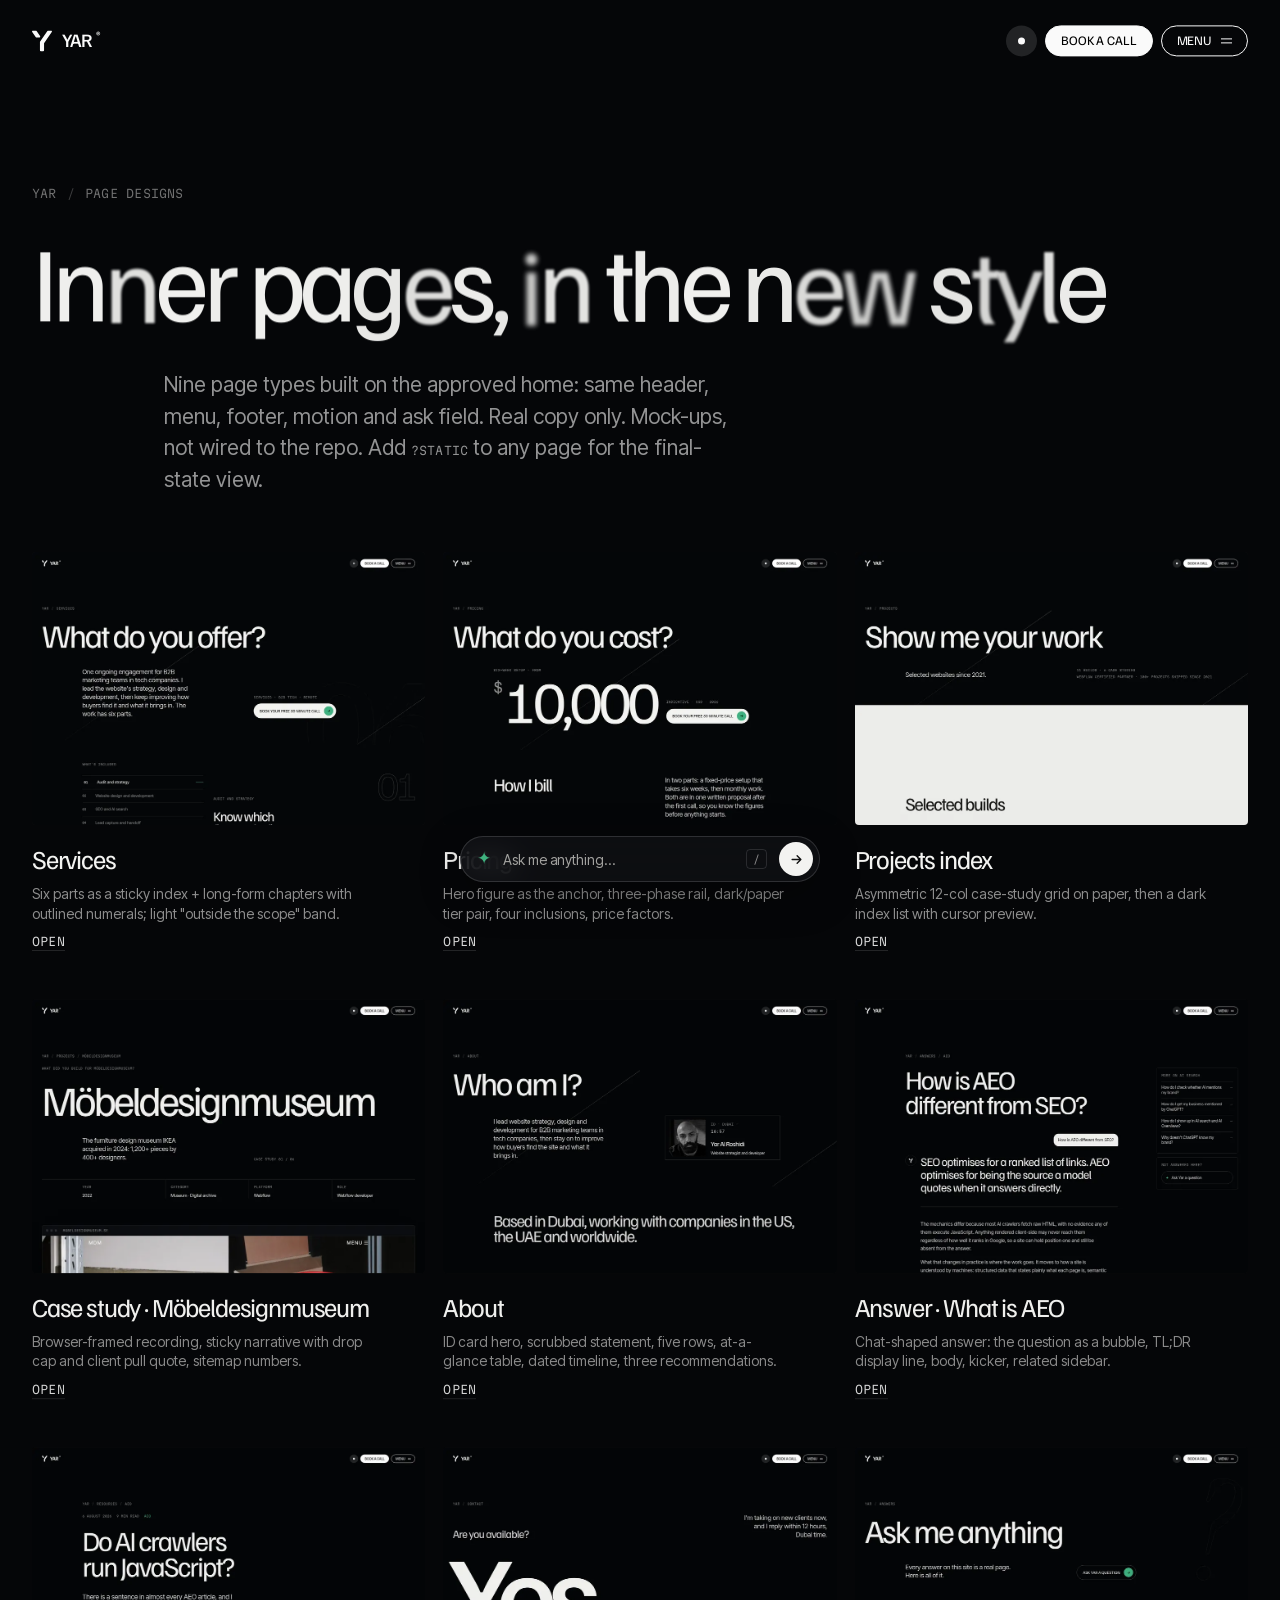
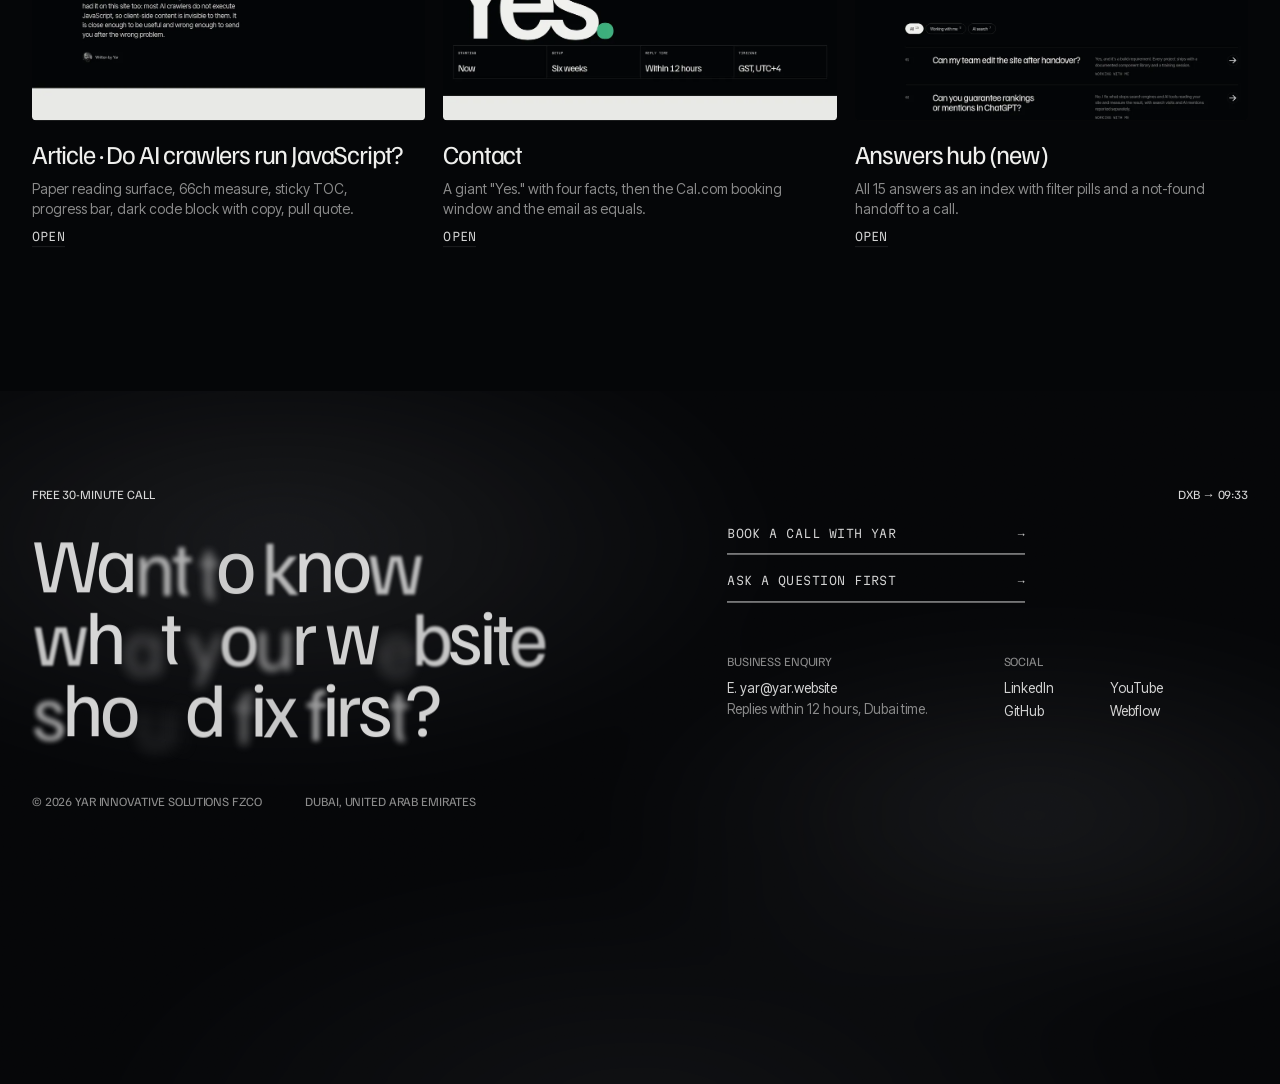
==== index.html @ 3349b5d5 "Inner page redesign mock-ups preview (noindex)" ====
<!doctype html>
<html lang="en">
<head>
<meta charset="utf-8">
<meta name="robots" content="noindex, nofollow">
<meta name="viewport" content="width=device-width, initial-scale=1, viewport-fit=cover">
<meta name="theme-color" content="#050608"><meta name="color-scheme" content="dark">
<title>Page designs · Yar (design mock-up)</title>
<meta name="description" content="Design mock-ups">
<link rel="icon" href="assets/brand/mark-y.svg" type="image/svg+xml">
<link rel="apple-touch-icon" href="assets/brand/apple-touch-icon.png">
<script>document.documentElement.classList.add('js');if(/static/.test(location.search)||matchMedia('(prefers-reduced-motion: reduce)').matches)document.documentElement.classList.add('static')</script>
<link rel="preload" as="font" type="font/woff2" href="assets/fonts/familjen-grotesk.woff2" crossorigin>
<link rel="preload" as="font" type="font/woff2" href="assets/fonts/inter-tight-latin.woff2" crossorigin>
<link rel="stylesheet" href="assets/site.css">
</head>
<body data-nav="home">
<a class="sr" href="#main">Skip to content</a>
<div class="cur" id="cur" aria-hidden="true"><div class="bars"><i></i><i></i><i></i><i></i><i></i><i></i><i></i><i></i><i></i><i></i></div><span class="cy"><svg viewBox="0 0 160 169" aria-hidden="true"><path d="M158.983 4.29278C159.729 5.6484 160.064 7.07933 159.99 8.58556C159.915 10.0918 159.43 11.4474 158.535 12.6524L96.5582 103.027V161.092C96.5582 163.201 95.7751 165.046 94.2089 166.628C92.6427 168.209 90.8155 169 88.7272 169H71.4988C69.2614 169 67.3596 168.209 65.7934 166.628C64.2271 165.046 63.444 163.201 63.444 161.092V94.8931C63.444 93.3868 63.9661 91.8806 65.0102 90.3743L124.75 3.38904C125.496 2.33467 126.428 1.50624 127.547 0.903743C128.666 0.301247 129.896 0 131.239 0H152.047C153.539 0 154.918 0.376559 156.186 1.12968C157.454 1.8828 158.386 2.93717 158.983 4.29278ZM64.7865 53.9987C64.1898 55.3543 63.2576 56.4087 61.9897 57.1618C60.7218 57.9149 59.342 58.2914 57.8504 58.2914H37.0422C34.3572 58.2914 32.1198 57.1618 30.3298 54.9024L1.24303 12.6524C0.49721 11.4474 0.0870118 10.0918 0.0124303 8.58556C-0.0621513 7.07933 0.198884 5.6484 0.795536 4.29278C1.39219 2.93717 2.32446 1.8828 3.59234 1.12968C4.86023 0.376559 6.23999 0 7.73162 0H28.7636C31.2994 0 33.4622 1.12968 35.2522 3.38904L64.339 45.639C65.0848 46.844 65.495 48.1996 65.5696 49.7059C65.6442 51.2121 65.3832 52.6431 64.7865 53.9987Z" fill="currentColor"/></svg></span><span class="cl">Yar · Dubai</span><span class="cl cr">Page designs</span></div>
<header class="hdr">
  <a class="logo" href="index.html" aria-label="Yar, home"><svg viewBox="0 0 160 169" aria-hidden="true"><path d="M158.983 4.29278C159.729 5.6484 160.064 7.07933 159.99 8.58556C159.915 10.0918 159.43 11.4474 158.535 12.6524L96.5582 103.027V161.092C96.5582 163.201 95.7751 165.046 94.2089 166.628C92.6427 168.209 90.8155 169 88.7272 169H71.4988C69.2614 169 67.3596 168.209 65.7934 166.628C64.2271 165.046 63.444 163.201 63.444 161.092V94.8931C63.444 93.3868 63.9661 91.8806 65.0102 90.3743L124.75 3.38904C125.496 2.33467 126.428 1.50624 127.547 0.903743C128.666 0.301247 129.896 0 131.239 0H152.047C153.539 0 154.918 0.376559 156.186 1.12968C157.454 1.8828 158.386 2.93717 158.983 4.29278ZM64.7865 53.9987C64.1898 55.3543 63.2576 56.4087 61.9897 57.1618C60.7218 57.9149 59.342 58.2914 57.8504 58.2914H37.0422C34.3572 58.2914 32.1198 57.1618 30.3298 54.9024L1.24303 12.6524C0.49721 11.4474 0.0870118 10.0918 0.0124303 8.58556C-0.0621513 7.07933 0.198884 5.6484 0.795536 4.29278C1.39219 2.93717 2.32446 1.8828 3.59234 1.12968C4.86023 0.376559 6.23999 0 7.73162 0H28.7636C31.2994 0 33.4622 1.12968 35.2522 3.38904L64.339 45.639C65.0848 46.844 65.495 48.1996 65.5696 49.7059C65.6442 51.2121 65.3832 52.6431 64.7865 53.9987Z" fill="currentColor"/></svg>YAR<sup>®</sup></a>
  <div class="hdr-r">
    <span class="dotchip" title="Taking new projects" aria-hidden="true"><i></i></span>
    <a class="pill fill" href="https://cal.com/yaroshidi/discovery">Book a call</a>
    <button class="pill" id="menuBtn" aria-expanded="false" aria-controls="menu">Menu <span class="bars"><i></i><i></i></span></button>
  </div>
</header>
<div class="veil" id="veil"></div>
<aside class="menu" id="menu" aria-label="Menu">
  <div class="close"><button class="pill" id="menuClose">Close ✕</button></div>
  <div>
    <nav>
      <a data-k="home" href="https://yaroshidi.github.io/yar-trionn-preview/">Home</a>
      <a data-k="services" href="services.html">Services</a>
      <a data-k="projects" href="projects.html">Projects</a>
      <a data-k="aeo" href="https://yar.website/aeo">AEO</a>
      <a data-k="about" href="about.html">About</a>
    </nav>
    <a class="chip" href="answers.html" data-ask-open><span class="star">✦</span>&nbsp; Ask Yar a question</a>
  </div>
  <div class="meta">
    <div><div class="cap">Business enquiry</div><a href="mailto:yar@yar.website">E.&nbsp;&nbsp; yar@yar.website</a><br><a href="https://cal.com/yaroshidi/discovery">C.&nbsp;&nbsp; Book your free 30-minute call</a></div>
    <div><div class="cap">Social</div><div class="soc"><a href="https://www.linkedin.com/in/yaroshidi/">LinkedIn</a><a href="https://www.youtube.com/@yaroshidi">YouTube</a><a href="https://github.com/yaroshidi">GitHub</a><a href="https://webflow.com/@yar">Webflow</a></div></div>
  </div>
</aside>
<main id="main">
<section class="ix"><nav class="crumb mono intro-rv" aria-label="Breadcrumb"><a href="index.html">Yar</a><i>/</i><span>Page designs</span></nav><h1 class="display" style="font-size:var(--t-hero);color:var(--hi);margin-top:32px">Inner pages, in the new style</h1>
<p class="lead intro-rv" style="margin:32px 0 0 var(--colg);font-size:var(--t-lead);max-width:44ch">Nine page types built on the approved home: same header, menu, footer, motion and ask field. Real copy only. Mock-ups, not wired to the repo. Add <span class="mono">?static</span> to any page for the final-state view.</p>
<div class="cards"><article class="c rv"><a href="services.html"><div class="mask"><img src="assets/thumbs/services.webp" alt="Services at 1440" loading="lazy"></div><h3>Services</h3></a><p>Six parts as a sticky index + long-form chapters with outlined numerals; light "outside the scope" band.</p><div class="m mono"><a href="services.html">Open</a></div></article><article class="c rv"><a href="pricing.html"><div class="mask"><img src="assets/thumbs/pricing.webp" alt="Pricing at 1440" loading="lazy"></div><h3>Pricing</h3></a><p>Hero figure as the anchor, three-phase rail, dark/paper tier pair, four inclusions, price factors.</p><div class="m mono"><a href="pricing.html">Open</a></div></article><article class="c rv"><a href="projects.html"><div class="mask"><img src="assets/thumbs/projects.webp" alt="Projects index at 1440" loading="lazy"></div><h3>Projects index</h3></a><p>Asymmetric 12-col case-study grid on paper, then a dark index list with cursor preview.</p><div class="m mono"><a href="projects.html">Open</a></div></article><article class="c rv"><a href="case-study-mobeldesignmuseum.html"><div class="mask"><img src="assets/thumbs/case-study-mobeldesignmuseum.webp" alt="Case study · Möbeldesignmuseum at 1440" loading="lazy"></div><h3>Case study · Möbeldesignmuseum</h3></a><p>Browser-framed recording, sticky narrative with drop cap and client pull quote, sitemap numbers.</p><div class="m mono"><a href="case-study-mobeldesignmuseum.html">Open</a></div></article><article class="c rv"><a href="about.html"><div class="mask"><img src="assets/thumbs/about.webp" alt="About at 1440" loading="lazy"></div><h3>About</h3></a><p>ID card hero, scrubbed statement, five rows, at-a-glance table, dated timeline, three recommendations.</p><div class="m mono"><a href="about.html">Open</a></div></article><article class="c rv"><a href="answer-what-is-aeo.html"><div class="mask"><img src="assets/thumbs/answer-what-is-aeo.webp" alt="Answer · What is AEO at 1440" loading="lazy"></div><h3>Answer · What is AEO</h3></a><p>Chat-shaped answer: the question as a bubble, TL;DR display line, body, kicker, related sidebar.</p><div class="m mono"><a href="answer-what-is-aeo.html">Open</a></div></article><article class="c rv"><a href="article-do-ai-crawlers-run-javascript.html"><div class="mask"><img src="assets/thumbs/article-do-ai-crawlers-run-javascript.webp" alt="Article · Do AI crawlers run JavaScript? at 1440" loading="lazy"></div><h3>Article · Do AI crawlers run JavaScript?</h3></a><p>Paper reading surface, 66ch measure, sticky TOC, progress bar, dark code block with copy, pull quote.</p><div class="m mono"><a href="article-do-ai-crawlers-run-javascript.html">Open</a></div></article><article class="c rv"><a href="contact.html"><div class="mask"><img src="assets/thumbs/contact.webp" alt="Contact at 1440" loading="lazy"></div><h3>Contact</h3></a><p>A giant "Yes." with four facts, then the Cal.com booking window and the email as equals.</p><div class="m mono"><a href="contact.html">Open</a></div></article><article class="c rv"><a href="answers.html"><div class="mask"><img src="assets/thumbs/answers.webp" alt="Answers hub (new) at 1440" loading="lazy"></div><h3>Answers hub (new)</h3></a><p>All 15 answers as an index with filter pills and a not-found handoff to a call.</p><div class="m mono"><a href="answers.html">Open</a></div></article></div></section>
</main>
<footer class="foot" id="contact">
  <div class="smoke" aria-hidden="true"></div><div class="grain" aria-hidden="true"></div>
  <div class="top"><span class="cap">Free 30-minute call</span><span class="cap">DXB → <span data-clock>--:--</span></span></div>
  <div class="grid">
    <div>
      <h2 class="display split">Want to know what your website should fix first?</h2>
      <div class="left-meta cap"><span>© 2026 YAR Innovative Solutions FZCO</span><span>Dubai, United Arab Emirates</span></div>
    </div>
    <div class="right rv">
      <a class="mlink" href="https://cal.com/yaroshidi/discovery"><span class="t">Book a call with Yar</span><span class="ar">→</span></a>
      <a class="mlink" href="answers.html" data-ask-open><span class="t">Ask a question first</span><span class="ar">→</span></a>
      <div class="meta">
        <div><div class="cap">Business enquiry</div><a href="mailto:yar@yar.website">E. yar@yar.website</a><br><span style="color:var(--mute)">Replies within 12 hours, Dubai time.</span></div>
        <div><div class="cap">Social</div><div class="soc"><a href="https://www.linkedin.com/in/yaroshidi/">LinkedIn</a><a href="https://www.youtube.com/@yaroshidi">YouTube</a><a href="https://github.com/yaroshidi">GitHub</a><a href="https://webflow.com/@yar">Webflow</a></div></div>
      </div>
    </div>
  </div>
  <div class="word" aria-hidden="true" id="word">Yar.website</div>
</footer>
<div class="ask" id="ask">
  <button class="ask-pill" id="askPill" type="button" aria-label="Ask me anything" aria-expanded="false" aria-controls="askPanel" aria-keyshortcuts="/ Control+K Meta+K"><span class="star" aria-hidden="true">✦</span><span class="ph" aria-hidden="true">Ask me anything…</span><kbd aria-hidden="true">/</kbd><span class="ask-go" aria-hidden="true"><svg width="15" height="15" viewBox="0 0 24 24" fill="none" stroke="currentColor" stroke-width="2.2" stroke-linecap="round" stroke-linejoin="round"><path d="M5 12h14M13 6l6 6-6 6"/></svg></span></button>
  <section class="ask-panel" id="askPanel" role="dialog" aria-modal="true" aria-labelledby="askTitle" aria-hidden="true" inert>
    <header class="ask-head" style="--k:0"><span class="ask-mark" aria-hidden="true"><svg viewBox="0 0 160 169" aria-hidden="true"><path d="M158.983 4.29278C159.729 5.6484 160.064 7.07933 159.99 8.58556C159.915 10.0918 159.43 11.4474 158.535 12.6524L96.5582 103.027V161.092C96.5582 163.201 95.7751 165.046 94.2089 166.628C92.6427 168.209 90.8155 169 88.7272 169H71.4988C69.2614 169 67.3596 168.209 65.7934 166.628C64.2271 165.046 63.444 163.201 63.444 161.092V94.8931C63.444 93.3868 63.9661 91.8806 65.0102 90.3743L124.75 3.38904C125.496 2.33467 126.428 1.50624 127.547 0.903743C128.666 0.301247 129.896 0 131.239 0H152.047C153.539 0 154.918 0.376559 156.186 1.12968C157.454 1.8828 158.386 2.93717 158.983 4.29278ZM64.7865 53.9987C64.1898 55.3543 63.2576 56.4087 61.9897 57.1618C60.7218 57.9149 59.342 58.2914 57.8504 58.2914H37.0422C34.3572 58.2914 32.1198 57.1618 30.3298 54.9024L1.24303 12.6524C0.49721 11.4474 0.0870118 10.0918 0.0124303 8.58556C-0.0621513 7.07933 0.198884 5.6484 0.795536 4.29278C1.39219 2.93717 2.32446 1.8828 3.59234 1.12968C4.86023 0.376559 6.23999 0 7.73162 0H28.7636C31.2994 0 33.4622 1.12968 35.2522 3.38904L64.339 45.639C65.0848 46.844 65.495 48.1996 65.5696 49.7059C65.6442 51.2121 65.3832 52.6431 64.7865 53.9987Z" fill="currentColor"/></svg></span><div><h2 id="askTitle">Ask Yar</h2><p class="mono">Answers from yar.website</p></div><button class="pill" id="askClose" type="button" aria-label="Close chat">Close ✕</button></header>
    <div class="ask-log" id="askLog" role="log" aria-live="polite" aria-label="Conversation" tabindex="-1" data-lenis-prevent style="--k:1"></div>
    <form class="ask-form" id="askForm" action="https://yar.website/ask" method="get" autocomplete="off" style="--k:2"><label class="sr" for="askInput">Your question</label><input class="ask-hp" id="askHp" name="hp" type="text" tabindex="-1" autocomplete="off" aria-hidden="true"><input id="askInput" name="q" type="text" placeholder="Ask me anything…" enterkeyhint="send" maxlength="300" autocomplete="off"><button class="ask-send" type="submit" aria-label="Send question"><svg width="15" height="15" viewBox="0 0 24 24" fill="none" stroke="currentColor" stroke-width="2.2" stroke-linecap="round" stroke-linejoin="round" aria-hidden="true"><path d="M5 12h14M13 6l6 6-6 6"/></svg></button></form>
    <p class="ask-note mono" style="--k:3">Prototype · scripted answers from yar.website</p>
  </section>
</div>
<script defer src="assets/vendor/gsap.min.js"></script>
<script defer src="assets/vendor/ScrollTrigger.min.js"></script>
<script defer src="assets/vendor/lenis.min.js"></script>
<script defer src="assets/js/ask.js"></script>
<script defer src="assets/site.js"></script>
</body>
</html>
---- assets/site.css ----
@font-face{font-family:"Familjen";src:url("fonts/familjen-grotesk.woff2") format("woff2");font-weight:400 700;font-display:swap}
@font-face{font-family:"Inter Tight";src:url("fonts/inter-tight-latin.woff2") format("woff2");font-weight:100 900;font-display:swap}
@font-face{font-family:"Martian";src:url("fonts/martian-mono.woff2") format("woff2");font-weight:100 800;font-display:swap}
@font-face{font-family:"Instrument";src:url("fonts/instrument-serif-italic.woff2") format("woff2");font-style:italic;font-display:swap}

:root{
  --bg:#050608; --ink:#D8D8D8; --hi:#F3F3F1; --mute:#8D8D8D; --dim:#5A5A5A;
  --line:rgba(255,255,255,.12);
  --paper:#E4E4E2; --paper-2:#CFCFCC; --ink-d:#3F3F3F; --ink-dd:#141414; --line-d:rgba(0,0,0,.12);
  --green:#3FB27F;
  --pad:clamp(20px,2.5vw,36px);
  --f-display:"Familjen","Inter Tight",Arial,sans-serif;
  --f-body:"Inter Tight",Arial,sans-serif;
  --f-mono:"Martian",ui-monospace,monospace;
  --ease:cubic-bezier(.19,1,.22,1);
}
*{box-sizing:border-box;margin:0;padding:0}
html{background:var(--bg);color:var(--ink);font-family:var(--f-body);-webkit-font-smoothing:antialiased;-moz-osx-font-smoothing:grayscale;text-rendering:optimizeLegibility;-webkit-tap-highlight-color:transparent;scrollbar-color:#34363a var(--bg);scrollbar-width:thin}
::-webkit-scrollbar{width:8px;height:8px}::-webkit-scrollbar-track{background:var(--bg)}::-webkit-scrollbar-thumb{background:#2c2e32;border-radius:8px;border:2px solid var(--bg)}::-webkit-scrollbar-thumb:hover{background:#4a4d52}
h1,h2,h3,blockquote{text-wrap:balance}p{text-wrap:pretty}
:focus-visible{outline:2px solid var(--green);outline-offset:3px;border-radius:2px}
.light :focus-visible{outline-color:#1d7a52}
.num,.mono,#clock,.pl-count{font-variant-numeric:tabular-nums}
.sr{position:absolute;width:1px;height:1px;overflow:hidden;clip:rect(0 0 0 0);white-space:nowrap}
html.lenis,html.lenis body{height:auto}
.lenis.lenis-smooth{scroll-behavior:auto!important}
body{overflow-x:hidden}
a{color:inherit;text-decoration:none}
img,video,svg{display:block;max-width:100%}
button{font:inherit;color:inherit;background:none;border:0;cursor:pointer}
::selection{background:var(--green);color:#04130b}

/* ---------- type primitives ---------- */
.display{font-family:var(--f-display);font-weight:400;letter-spacing:-.062em;line-height:.94}
.cap{font-family:var(--f-display);font-size:12.6px;letter-spacing:-.01em;text-transform:uppercase;line-height:1.15}
.mono{font-family:var(--f-mono);font-weight:300;font-size:11.5px;letter-spacing:.02em;text-transform:uppercase}
.mlink{display:inline-flex;align-items:center;justify-content:space-between;gap:24px;min-width:228px;padding:0 0 11px;border-bottom:1px solid currentColor;font-family:var(--f-mono);font-weight:300;font-size:11.5px;letter-spacing:.04em;text-transform:uppercase;position:relative;overflow:hidden}
.mlink .t{display:inline-block;transition:transform .6s var(--ease)}
.mlink .ar{transition:transform .6s var(--ease)}
.mlink:hover .ar{transform:translateX(4px);color:var(--green)}
.mlink::after{content:"";position:absolute;left:0;bottom:-1px;height:1px;width:100%;background:var(--green);transform:scaleX(0);transform-origin:right;transition:transform .7s var(--ease)}
.mlink:hover::after{transform:scaleX(1);transform-origin:left}
.star{color:var(--green)}

/* ---------- header ---------- */
.hdr{position:fixed;inset:0 0 auto 0;z-index:50;display:flex;align-items:center;justify-content:space-between;padding:max(26px,env(safe-area-inset-top)) max(var(--pad),env(safe-area-inset-right)) 26px max(var(--pad),env(safe-area-inset-left));pointer-events:none;color:#fff;transition:color .5s var(--ease)}
.hdr.away{transform:translateY(-130%)}
.hdr>*{pointer-events:auto}
.logo{display:flex;align-items:center;gap:10px;font-family:var(--f-display);font-size:19px;letter-spacing:-.04em;font-weight:500}
.logo svg{width:20px;height:21px}
.logo sup{font-size:9px;letter-spacing:0;margin-left:-6px;transform:translateY(-6px)}
.hdr-r{display:flex;gap:8px;align-items:center}
.pill{height:31px;display:inline-flex;align-items:center;gap:10px;padding:0 15px;border-radius:999px;font-family:var(--f-display);font-size:13px;letter-spacing:-.01em;text-transform:uppercase;border:1px solid currentColor;transition:background .45s var(--ease),color .45s var(--ease),border-color .45s var(--ease),transform .3s var(--ease)}
@media (hover:hover){.pill:hover{background:rgba(255,255,255,.12)}}
.pill.fill{background:#fff;color:#000;border-color:#fff}
@media (hover:hover){.pill.fill:hover{background:#c8c8c8;border-color:#c8c8c8}}
.pill:active,.nav2 button:active,.who button:active{transform:scale(.96)}
.roll{display:inline-flex;overflow:hidden;height:1.2em;line-height:1.2em}
.roll .c{display:inline-block;white-space:pre;text-shadow:0 1.2em currentColor;transition:transform .55s var(--ease);transition-delay:calc(var(--i)*14ms)}
@media (hover:hover){a:hover .roll .c,button:hover .roll .c{transform:translateY(-1.2em)}}
:focus-visible .roll .c{transform:translateY(-1.2em)}
.hero h1 .line{overflow:visible}
.hdr.lite{color:#141414}
.hdr.lite .pill.fill{background:#141414;color:#fff;border-color:#141414}
@media (hover:hover){.hdr.lite .pill.fill:hover{background:#3d3d3d;border-color:#3d3d3d}}
@media (hover:hover){.hdr.lite .pill:hover{background:rgba(0,0,0,.07)}}
.hdr.lite .dotchip{background:rgba(0,0,0,.08)}
.hdr.lite .dotchip i{background:#141414}
.pill .bars{display:inline-grid;gap:3px}
.pill .bars i{display:block;width:11px;height:1px;background:currentColor}
.dotchip{width:31px;height:31px;border-radius:50%;display:grid;place-items:center;background:rgba(255,255,255,.12)}
.dotchip i{width:7px;height:7px;border-radius:50%;background:#fff;animation:pulse 2.4s ease-in-out infinite}
@keyframes pulse{50%{opacity:.35}}

/* ---------- menu panel ---------- */
.menu{position:fixed;top:12px;right:12px;bottom:12px;width:min(390px,calc(100vw - 24px));z-index:60;background:#F4F4F2;color:#141414;border-radius:6px;padding:96px 28px max(28px,env(safe-area-inset-bottom));display:flex;flex-direction:column;justify-content:space-between;transform:translateX(calc(100% + 24px));visibility:hidden;transition:transform .8s var(--ease),visibility 0s .8s;overflow:auto}
.menu.open{transform:none;visibility:visible;transition:transform .9s var(--ease),visibility 0s}
.menu nav a,.menu .chip,.menu .meta>div{opacity:0;transform:translateY(24px);transition:opacity .35s,transform .35s var(--ease)}
.menu.open nav a,.menu.open .chip,.menu.open .meta>div{opacity:1;transform:none;transition:opacity .7s var(--ease) calc(.18s + var(--i,0)*.055s),transform .9s var(--ease) calc(.18s + var(--i,0)*.055s)}
.menu nav a:hover{color:#000;transform:translateX(6px)!important}
.menu .close{position:absolute;top:14px;right:16px}
.menu .close .pill{border-color:#141414;color:#141414}
.menu nav a{display:block;font-family:var(--f-display);font-size:32px;letter-spacing:-.05em;line-height:1.12;color:#2a2a2a}
.menu nav a[aria-current]{color:#000}
.menu nav a[aria-current]::after{content:" ✦";font-size:.5em;vertical-align:middle;color:#1d7a52}
.menu .chip{display:inline-flex;margin-top:28px;height:31px;align-items:center;padding:0 14px;border:1px solid rgba(0,0,0,.18);border-radius:999px;font-family:var(--f-display);font-size:12.6px;text-transform:uppercase}
.menu .meta{display:grid;gap:26px;font-size:13.5px}
.menu .meta .cap{color:#6a6a6a;margin-bottom:8px}
.menu .soc{display:grid;grid-template-columns:1fr 1fr;gap:4px 0}
.veil{position:fixed;inset:0;z-index:55;background:rgba(0,0,0,.45);backdrop-filter:blur(2px);opacity:0;pointer-events:none;transition:opacity .6s}
.veil.on{opacity:1;pointer-events:auto}

/* split text */
.sw{display:inline-block;white-space:nowrap}
.sc{display:inline-block;will-change:transform,filter,opacity}
html.js:not(.static) .hero .hint,html.js:not(.static) .hero .info,html.js:not(.static) .hero .ctas,html.js:not(.static) .hdr{opacity:0}
/* blinds */
.blinds{position:relative;height:26vh;min-height:150px;display:flex;flex-direction:column;justify-content:flex-end;background:var(--from);overflow:hidden;margin:-1px 0;z-index:2}
.blinds i{display:block;flex:none;background:var(--to);transform:scaleY(0);transform-origin:var(--o,bottom)}
.static .blinds i{transform:none}
.foot{padding-top:96px!important}
.svc{position:relative;padding:150px var(--pad) 80px;overflow:hidden;background:#07080A}
.smoke{position:absolute;inset:-20%;z-index:0;background:
  radial-gradient(40% 35% at 30% 30%,rgba(120,120,125,.32),transparent 70%),
  radial-gradient(35% 30% at 72% 58%,rgba(150,150,155,.22),transparent 70%),
  radial-gradient(45% 40% at 50% 90%,rgba(90,90,95,.25),transparent 70%);filter:blur(30px);animation:drift 26s ease-in-out infinite alternate}
@keyframes drift{to{transform:translate3d(4%,-3%,0) scale(1.08)}}
.grain{position:absolute;inset:0;z-index:1;opacity:.12;mix-blend-mode:overlay;pointer-events:none;background-image:url("data:image/svg+xml;utf8,<svg xmlns='http://www.w3.org/2000/svg' width='160' height='160'><filter id='n'><feTurbulence type='fractalNoise' baseFrequency='.85' numOctaves='3' stitchTiles='stitch'/></filter><rect width='100%' height='100%' filter='url(%23n)'/></svg>")}
.svc>*{position:relative;z-index:2}
/* ---------- footer ---------- */
.foot{position:relative;padding:150px var(--pad) env(safe-area-inset-bottom);overflow:hidden;background:var(--bg)}
.foot>*:not(.smoke):not(.grain){position:relative;z-index:2}
.foot .smoke{opacity:.55}
.foot .top{display:flex;justify-content:space-between;color:var(--ink)}
.foot .grid{display:grid;grid-template-columns:1fr 1fr;margin-top:24px;gap:var(--pad)}
.foot h2{font-size:clamp(44px,6vw,86px);color:var(--ink);max-width:12.5ch}
.foot .right{padding-left:calc(62% - 50%)}
.foot .right .mlink{display:flex;width:298px;color:var(--ink);margin-bottom:18px}
.foot .meta{display:grid;grid-template-columns:1fr 1fr;gap:var(--pad);margin-top:52px;font-size:13.5px;line-height:1.55;color:var(--ink)}
.foot .meta .cap{color:var(--mute);margin-bottom:10px}
.foot .soc{display:grid;grid-template-columns:auto auto;justify-content:start;gap:2px 56px}
.foot .meta a:hover{color:var(--hi)}
.foot .left-meta{margin-top:52px;display:flex;gap:44px;color:var(--mute)}
.word{margin:96px calc(var(--pad)*-1) 0;font-family:var(--f-display);font-weight:600;text-transform:uppercase;letter-spacing:-.07em;line-height:.76;font-size:17.2vw;text-align:center;white-space:nowrap;
  background:repeating-linear-gradient(180deg,rgba(216,216,216,.55) 0 2px,transparent 2px 7px);-webkit-background-clip:text;background-clip:text;color:transparent;padding-bottom:1vw;user-select:none}

/* ---------- reveal helpers ---------- */
.rv{opacity:0;transform:translateY(28px)}
.static .rv{opacity:1;transform:none}
.static .statement .w{opacity:1}
/* ---------- Ask Yar (chat prototype) ---------- */
.ask{--w:min(440px,calc(100vw - 32px));--pw:min(360px,calc(100vw - 32px));--ph:46px;--b:max(18px,env(safe-area-inset-bottom));position:fixed;left:50%;bottom:var(--b);z-index:58;width:var(--w);transform:translateX(-50%);pointer-events:none;font-family:var(--f-body)}
.ask-pill{position:absolute;left:50%;bottom:0;width:var(--pw);height:var(--ph);display:flex;align-items:center;gap:12px;padding:0 6px 0 16px;border-radius:999px;background:rgba(16,17,20,.8);-webkit-backdrop-filter:blur(14px) saturate(1.2);backdrop-filter:blur(14px) saturate(1.2);border:1px solid rgba(255,255,255,.14);color:var(--ink);box-shadow:0 12px 40px rgba(0,0,0,.35);transform:translate(-50%,160%);opacity:0;transition:transform .9s var(--ease),opacity .5s,background .35s,border-color .35s}
.ask.shown .ask-pill{transform:translate(-50%,0);opacity:1;pointer-events:auto}
.ask-pill .ph{flex:1;text-align:left;font-size:14px;letter-spacing:-.005em;color:#a3a3a0}
.ask-pill kbd{font-family:var(--f-mono);font-weight:300;font-size:10px;line-height:1;border:1px solid var(--line);border-radius:4px;padding:4px 6px;color:var(--mute)}
.ask-go,.ask-send{flex:none;width:34px;height:34px;border-radius:50%;background:var(--hi);color:#111;display:grid;place-items:center;transition:transform .55s var(--ease),opacity .3s,background .3s}
@media (hover:hover){.ask-pill:hover{background:rgba(24,25,29,.92);border-color:rgba(255,255,255,.26)}.ask-pill:hover .ask-go{transform:rotate(-45deg)}.ask-send:not([aria-disabled=true]):hover{transform:rotate(-45deg)}}
.ask-pill:active{transform:translate(-50%,0) scale(.97)}
.ask.open .ask-pill{opacity:0;pointer-events:none;transition:opacity .25s}
.ask-panel{position:absolute;left:0;bottom:0;width:var(--w);height:min(640px,calc(100dvh - 120px));display:flex;flex-direction:column;color:var(--ink);background:radial-gradient(120% 55% at 50% -12%,rgba(63,178,127,.11),transparent 62%),#0c0d10;border:1px solid rgba(255,255,255,.1);border-radius:16px;box-shadow:0 30px 90px rgba(0,0,0,.6);
  clip-path:inset(calc(100% - var(--ph)) max(0px,calc((var(--w) - var(--pw))/2)) 0 max(0px,calc((var(--w) - var(--pw))/2)) round 23px);visibility:hidden;transition:clip-path .55s var(--ease),visibility 0s .55s}
.ask.open .ask-panel{clip-path:inset(0 0 0 0 round 16px);visibility:visible;pointer-events:auto;transition:clip-path .9s var(--ease),visibility 0s}
.ask-head,.ask-log,.ask-form,.ask-note{opacity:0;transform:translateY(10px);transition:opacity .2s,transform .2s}
.ask.open .ask-head,.ask.open .ask-log,.ask.open .ask-form,.ask.open .ask-note{opacity:1;transform:none;transition:opacity .6s var(--ease) calc(.14s + var(--k,0)*.06s),transform .9s var(--ease) calc(.14s + var(--k,0)*.06s)}
.ask-head{display:flex;align-items:center;gap:12px;padding:16px 14px 14px 18px;border-bottom:1px solid rgba(255,255,255,.08)}
.ask-mark{width:30px;height:30px;border-radius:50%;border:1px solid var(--line);display:grid;place-items:center;color:var(--hi);flex:none}.ask-mark svg{width:13px;height:13px}
.ask-head>div{flex:1;min-width:0}
.ask-head h2{font-family:var(--f-display);font-weight:400;font-size:19px;letter-spacing:-.04em;line-height:1;color:var(--hi)}
.ask-head p{margin-top:5px;font-size:9.5px;color:var(--mute)}
.ask-head .pill{color:var(--ink)}
.ask-log{position:relative;flex:1;min-height:0;overflow-y:auto;overscroll-behavior:contain;padding:8px 18px 18px;scrollbar-width:thin;scrollbar-color:#2c2e33 transparent}
.ask-log:focus-visible{outline-offset:-2px}
.ask-msg,.ask-log>.ask-row{margin-top:16px;opacity:0;transform:translateY(14px);filter:blur(6px);transition:opacity .7s var(--ease) calc(var(--i,0)*80ms),transform .9s var(--ease) calc(var(--i,0)*80ms),filter .7s var(--ease) calc(var(--i,0)*80ms)}
.ask-msg.in,.ask-log>.ask-row.in{opacity:1;transform:none;filter:none}
.ask-who{display:block;font-size:9.5px;color:var(--mute);margin-bottom:8px}
.ask-msg.me{margin-left:auto;width:fit-content;max-width:86%;padding:10px 14px;border-radius:16px 16px 4px 16px;background:var(--hi);color:#141414;font-size:14.5px;line-height:1.4;text-wrap:pretty}
.ask-body p{font-size:14.5px;line-height:1.52;color:#d9d9d6;text-wrap:pretty}
.ask-body p+p,.ask-body p+ul,.ask-body ul+p{margin-top:10px}
.ask-body ul{list-style:none}
.ask-li{position:relative;padding-left:16px;margin-top:7px;font-size:14px;line-height:1.45;color:#cfcfcc;opacity:0;transform:translateY(6px);transition:opacity .5s,transform .7s var(--ease)}.ask-li.in{opacity:1;transform:none}
.ask-li::before{content:"+";position:absolute;left:0;top:-1px;color:var(--green);font-weight:300}
.ask-row{display:flex;flex-wrap:wrap;gap:6px;margin-top:10px}
.ask-chip{display:inline-flex;align-items:center;min-height:32px;padding:6px 12px;border-radius:999px;border:1px solid rgba(255,255,255,.16);background:rgba(255,255,255,.02);font-size:12.5px;line-height:1.2;color:var(--ink);text-align:left;transition:background .35s,border-color .35s,color .35s,transform .3s var(--ease)}
@media (hover:hover){.ask-chip:hover{background:rgba(255,255,255,.08);border-color:rgba(255,255,255,.32);color:#fff}}
.ask-chip:active{transform:scale(.97)}
.ask-acts{margin-top:4px}
.ask-acts .ask-chip,.ask-sugg .ask-chip{opacity:0;transform:translateY(8px);transition:opacity .5s calc(.08s + var(--j,0)*60ms),transform .7s var(--ease) calc(.08s + var(--j,0)*60ms),background .35s,border-color .35s,color .35s}
.ask-acts.in .ask-chip,.ask-sugg.in .ask-chip{opacity:1;transform:none}
.ask-lbl{margin-top:16px;font-size:9.5px;color:var(--mute)}
.ask-ext .ask-chip{font-size:11.5px;color:#a9a9a6}
.ask-typing{display:block}
.ask-dots{display:inline-flex;gap:5px;padding:12px 14px;border-radius:14px;background:rgba(255,255,255,.06)}
.ask-dots i{width:6px;height:6px;border-radius:50%;background:#c4c4c1;opacity:.35;animation:askdot 1.1s var(--ease) infinite}
.ask-dots i:nth-child(2){animation-delay:.15s}.ask-dots i:nth-child(3){animation-delay:.3s}
@keyframes askdot{0%,60%,100%{transform:none;opacity:.35}30%{transform:translateY(-4px);opacity:1}}
.ask-form{position:relative;display:flex;align-items:center;gap:8px;margin:0 14px 10px;padding:5px 5px 5px 16px;border:1px solid rgba(255,255,255,.14);border-radius:999px;background:rgba(255,255,255,.03);transition:border-color .3s,box-shadow .3s}
.ask-form:focus-within{border-color:rgba(63,178,127,.7);box-shadow:0 0 0 3px rgba(63,178,127,.16)}
.ask-form input{flex:1;min-width:0;height:36px;background:none;border:0;outline:0;color:var(--hi);font:inherit;font-size:15px}
.ask-form input:focus-visible{outline:none}
.ask-form input::placeholder{color:#77777a}
.ask-send[aria-disabled=true]{opacity:.35}
.ask-hp{position:absolute!important;left:-9999px;width:1px;height:1px;opacity:0}
.ask-note{text-align:center;font-size:9px;color:var(--dim);padding:0 14px 12px}
@media (max-width:640px){
  .ask{left:12px;right:12px;width:auto;transform:none;--w:calc(100vw - 24px);--pw:calc(100vw - 24px);--b:max(12px,env(safe-area-inset-bottom))}
  .ask-pill{left:0;width:100%;transform:translateY(160%)}
  .ask.shown .ask-pill{transform:none}.ask-pill:active{transform:scale(.97)}
  .ask-panel{position:fixed;inset:0;width:auto;height:100dvh;border:0;border-radius:0;padding:env(safe-area-inset-top) env(safe-area-inset-right) env(safe-area-inset-bottom) env(safe-area-inset-left);
    clip-path:inset(calc(100% - var(--ph) - var(--b)) 12px var(--b) 12px round 23px)}
  .ask.open .ask-panel{clip-path:inset(0 0 0 0 round 0px)}
  .ask-head{padding-top:max(16px,env(safe-area-inset-top))}
  .ask-form input{font-size:16px}
  .ask-chip{min-height:38px}
  .ask-form{margin-bottom:8px}
}
html.ask-lock,html.ask-lock body{overflow:hidden}
html.static .ask *,html.static .ask{transition-duration:.01ms!important;transition-delay:0s!important}
@media (prefers-reduced-motion:reduce){.ask *,.ask{transition-duration:.01ms!important;transition-delay:0s!important;animation:none!important}.ask-msg,.ask-log>.ask-row{filter:none}}/* =====================================================================
   yar.website · inner-page system (extends the approved home styles)
   Tokens first, then layout primitives, then page-type modules.
   ===================================================================== */
:root{
  --t-hero:clamp(52px,8.3vw,128px);      /* page H1 */
  --t-h2:clamp(38px,4.6vw,68px);         /* section titles */
  --t-h3:clamp(22px,1.9vw,28px);         /* card/step titles */
  --t-lead:clamp(19px,1.65vw,24px);      /* ledes */
  --t-body:17px;                          /* running text */
  --t-small:14.5px;
  --s-1:8px;--s-2:16px;--s-3:24px;--s-4:32px;--s-5:48px;--s-6:64px;--s-7:96px;--s-8:144px;--s-9:192px;
  --col:8.2%;
  --colg:calc(var(--col) + var(--pad));   /* where column-2 content starts */                             /* the home page's offset column */
  --measure:66ch;
  --r:4px;
  --paper-grad:linear-gradient(180deg,#EDEDEB 0%,#DCDCD9 55%,#CDCDCA 100%);
}
body{font-size:var(--t-body);line-height:1.5}
.wrap{padding-left:var(--pad);padding-right:var(--pad)}
.off{margin-left:var(--col)}
.lbl{color:var(--mute)}
.light .lbl{color:#6a6a67}
.hair{height:1px;background:var(--line)}
.light .hair{background:var(--line-d)}
.plus{position:relative}
.plus::after{content:"+";position:absolute;top:50%;transform:translate(-50%,-52%);font-weight:200;font-size:18px;line-height:1;color:var(--mute);background:var(--bg);padding:0 6px;left:var(--x,62%)}
.light .plus::after{background:transparent;color:#777}

/* page intro curtain (short sibling of the home preloader) */
.cur{position:fixed;inset:0;z-index:100;background:#c9c9c7;display:none;pointer-events:none}
html.js:not(.static) .cur{display:block}
.cur .cy{position:absolute;left:50%;top:50%;width:46px;height:49px;margin:-24px 0 0 -23px;color:#1a1a1a}
.cur .cy svg{width:100%;height:100%}
.cur .cl{position:absolute;left:var(--pad);bottom:max(30px,env(safe-area-inset-bottom));font-family:var(--f-mono);font-weight:300;font-size:10.5px;letter-spacing:.06em;text-transform:uppercase;color:#3a3a3a}
.cur .cr{left:auto;right:var(--pad)}

/* breadcrumb / kicker row */
.crumb{display:flex;gap:10px;align-items:center;color:var(--mute)}
.crumb a:hover{color:var(--hi)}
.crumb i{font-style:normal;opacity:.5}
.light .crumb{color:#6a6a67}

/* ---------- page hero ---------- */
.phero{position:relative;padding:clamp(150px,22vh,220px) var(--pad) var(--s-7);overflow:hidden}
.phero h1{font-size:var(--t-hero);color:var(--hi);margin-top:var(--s-4)}
.phero .lead{font-size:var(--t-lead);line-height:1.3;letter-spacing:-.012em;color:var(--ink);max-width:30ch}
.phero .row{display:grid;grid-template-columns:var(--col) 1fr 1fr;gap:var(--pad);margin-top:var(--s-6);align-items:end}
.phero .row>:first-child{grid-column:2}
.phero .bg{position:absolute;inset:0;z-index:-1;pointer-events:none}
.phero .streak{position:absolute;height:1px;background:linear-gradient(90deg,transparent,rgba(216,216,216,.35));transform:rotate(-35deg);transform-origin:right}
.phero .ghost{position:absolute;right:-.06em;bottom:-.2em;font-family:var(--f-display);font-weight:500;font-size:34vw;line-height:.8;letter-spacing:-.08em;color:transparent;-webkit-text-stroke:1px rgba(255,255,255,.06);user-select:none;pointer-events:none}

/* infobox (home hero) re-used as a stat strip */
.facts4{display:grid;grid-template-columns:repeat(4,minmax(0,1fr));border:1px solid rgba(255,255,255,.18)}
.facts4>div{padding:18px 18px 20px;display:flex;flex-direction:column;gap:22px;min-height:118px;justify-content:space-between}
.facts4>div+div{border-left:1px solid rgba(255,255,255,.18)}
.facts4 b{font-family:var(--f-display);font-weight:400;font-size:clamp(26px,2.4vw,36px);letter-spacing:-.05em;line-height:1;color:var(--hi)}
.light .facts4{border-color:rgba(0,0,0,.16)}.light .facts4>div+div{border-color:rgba(0,0,0,.16)}.light .facts4 b{color:var(--ink-dd)}

/* section heads */
.sec{position:relative;padding:var(--s-8) var(--pad)}
.sec-h{display:grid;grid-template-columns:var(--col) 1fr 1fr;gap:var(--pad);align-items:end}
.sec-h h2{grid-column:2;font-size:var(--t-h2);color:var(--hi)}
.light .sec-h h2,.light h2.display{color:var(--ink-dd)}
.sec-h p{font-size:var(--t-small);line-height:1.38;max-width:30ch;color:var(--ink)}
.light .sec-h p{color:#5d5d5d}
.light{color:var(--ink-d)}
.light p{color:#4a4a48}

/* buttons */
.btn{position:relative;display:inline-flex;align-items:center;gap:14px;height:54px;padding:0 10px 0 22px;border-radius:999px;background:var(--hi);color:#0b0b0b;font-family:var(--f-display);font-size:15px;letter-spacing:-.01em;text-transform:uppercase;transition:background .45s var(--ease),transform .3s var(--ease)}
.btn .dot{width:34px;height:34px;border-radius:50%;background:var(--green);display:grid;place-items:center;color:#04130b;transition:transform .6s var(--ease)}
.btn .dot svg{width:15px;height:15px}
@media (hover:hover){.btn:hover{background:#fff}.btn:hover .dot{transform:rotate(-45deg)}}
.btn:active{transform:scale(.97)}
.light .btn{background:var(--ink-dd);color:#fff}
@media (hover:hover){.light .btn:hover{background:#000}}
.btn.line{background:transparent;color:var(--hi);border:1px solid rgba(255,255,255,.28)}
.light .btn.line{color:var(--ink-dd);border-color:rgba(0,0,0,.24)}

/* follow-up chips (the live site's "Next" row) */
.next{display:flex;flex-wrap:wrap;align-items:center;gap:8px}
.next .l{margin-right:10px;color:var(--mute)}
.chip2{display:inline-flex;align-items:center;gap:8px;height:38px;padding:0 16px;border-radius:999px;border:1px solid rgba(255,255,255,.2);font-size:14px;letter-spacing:-.005em;color:var(--ink);transition:background .35s,border-color .35s,color .35s,transform .3s var(--ease)}
.chip2 .star{font-size:11px}
@media (hover:hover){.chip2:hover{background:rgba(255,255,255,.08);border-color:rgba(255,255,255,.4);color:#fff}}
.light .chip2{border-color:rgba(0,0,0,.2);color:var(--ink-d)}
@media (hover:hover){.light .chip2:hover{background:rgba(0,0,0,.05);border-color:rgba(0,0,0,.4);color:#000}}

/* closing band shared by every page, before the footer */
.close-band{padding:var(--s-7) var(--pad) var(--s-8);display:grid;grid-template-columns:var(--col) 1fr auto;gap:var(--pad);align-items:end;border-top:1px solid var(--line)}
.close-band>div:first-child{grid-column:2}
.close-band .acts{grid-column:3;padding-bottom:6px}
.close-band p.big{font-family:var(--f-display);font-size:clamp(28px,3vw,44px);letter-spacing:-.045em;line-height:1.04;color:var(--hi);max-width:22ch}
.close-band .next{margin-top:var(--s-4)}

/* image reveal mask */
.mask{position:relative;overflow:hidden;border-radius:var(--r);background:#15161a}
.mask img,.mask video{width:100%;height:100%;object-fit:cover}
.light .mask{background:#BFBFBC}

/* quotes */
.pq{position:relative;padding-top:56px}
.pq::before{content:"\201C";position:absolute;left:-.04em;top:-8px;font-family:"Instrument",serif;font-style:italic;font-size:96px;line-height:1;color:currentColor;opacity:.3}
.pq blockquote{font-family:var(--f-display);font-size:clamp(26px,2.8vw,40px);letter-spacing:-.045em;line-height:1.06}
.pq .by{margin-top:28px;display:flex;align-items:center;gap:14px}
.pq .by .mk{width:40px;height:40px;border-radius:3px;background:#141414;color:#e8e8e6;display:grid;place-items:center;flex:none}
.pq .by .mk svg{width:14px}
.pq .by b{display:block;font-weight:500;font-size:14px}
.pq .by span{font-size:12.5px;opacity:.7}

/* =====================  SERVICES  ===================== */
.svc-hero .ghost{bottom:-.18em}
.parts{display:grid;grid-template-columns:var(--col) minmax(0,.9fr) minmax(0,1.5fr);gap:var(--pad);padding:var(--s-6) var(--pad) var(--s-8)}
.parts .idx{grid-column:2;position:sticky;top:120px;align-self:start}
.parts .idx ol{list-style:none;margin-top:var(--s-4);border-top:1px solid var(--line)}
.parts .idx li a{display:grid;grid-template-columns:40px 1fr auto;gap:8px;align-items:center;padding:13px 0;border-bottom:1px solid var(--line);font-size:15px;color:var(--mute);transition:color .4s,padding .5s var(--ease)}
.parts .idx li a .n{font-family:var(--f-mono);font-size:10.5px}
.parts .idx li a .bar{width:0;height:1px;background:var(--green);transition:width .7s var(--ease)}
.parts .idx li.on a{color:var(--hi);padding-left:6px}
.parts .idx li.on a .bar{width:28px}
@media (hover:hover){.parts .idx li a:hover{color:var(--hi)}}
.parts .idx .note{margin-top:var(--s-4);font-size:var(--t-small);line-height:1.4;color:var(--ink);max-width:30ch}
.part{padding:0 0 var(--s-6);margin-bottom:var(--s-6);border-bottom:1px solid var(--line);position:relative}
.part:last-child{border-bottom:0;margin-bottom:0}
.part .top{display:flex;justify-content:space-between;align-items:baseline;color:var(--mute)}
.part .num{font-family:var(--f-display);font-size:clamp(90px,10vw,150px);line-height:.8;letter-spacing:-.08em;color:transparent;-webkit-text-stroke:1px rgba(243,243,241,.28);margin-top:var(--s-3)}
.part h2{margin-top:var(--s-4);font-size:clamp(32px,3.4vw,52px);color:var(--hi);max-width:16ch}
.part p{margin-top:var(--s-3);font-size:var(--t-body);line-height:1.6;color:var(--ink);max-width:58ch}
.part .who{margin-top:var(--s-3);display:inline-flex;gap:10px;align-items:center;color:var(--green)}
.scope{padding:var(--s-8) var(--pad)}
.scope .in{display:grid;grid-template-columns:var(--col) 1fr 1fr;gap:var(--pad)}
.scope h2{grid-column:2;font-size:var(--t-h2);color:var(--ink-dd)}
.scope .x{display:grid;gap:14px;align-content:start}
.scope .x div{display:flex;gap:14px;align-items:baseline;padding:18px 0;border-bottom:1px solid var(--line-d);font-family:var(--f-display);font-size:clamp(22px,2vw,30px);letter-spacing:-.04em;color:var(--ink-dd)}
.scope .x div s{text-decoration-thickness:1px;text-decoration-color:rgba(0,0,0,.45)}
.scope .x div span.mono{color:#6a6a67}
.scope .fine{grid-column:3;margin-top:var(--s-3);font-size:var(--t-small);line-height:1.45;color:#4a4a48;max-width:44ch}
.svc-quote{padding:var(--s-8) var(--pad)}
.svc-quote .in{display:grid;grid-template-columns:var(--col) 1fr;gap:var(--pad)}
.svc-quote .pq{grid-column:2;color:var(--ink-dd);max-width:24em}

/* =====================  PRICING  ===================== */
.pr-hero .figure{font-family:var(--f-display);font-weight:400;font-size:clamp(84px,15vw,236px);letter-spacing:-.075em;line-height:.8;color:var(--hi);white-space:nowrap}
.pr-hero .figure sup{font-size:.28em;letter-spacing:-.02em;vertical-align:top;margin-right:.08em;color:var(--mute);position:relative;top:.2em}
.pr-hero .from{display:block;margin-bottom:14px;color:var(--mute)}
.bill{padding:var(--s-7) var(--pad) var(--s-8)}
.bill .in{display:grid;grid-template-columns:var(--col) 1fr 1fr;gap:var(--pad)}
.bill h2{grid-column:2;font-size:var(--t-h2);color:var(--hi)}
.bill p{font-size:var(--t-lead);line-height:1.32;letter-spacing:-.012em;color:var(--ink);max-width:28ch}
.track{margin:var(--s-7) 0 0 var(--colg);display:grid;grid-template-columns:2fr 4fr 3.2fr;border-top:1px solid var(--line)}
.track>div{position:relative;padding:22px 22px 0 0}
.track>div+div{padding-left:22px;border-left:1px solid var(--line)}
.track>div::before{content:"";position:absolute;left:0;right:0;top:-1px;height:1px;background:var(--hi);transform:scaleX(var(--p,1));transform-origin:left}
.track>div:last-child::before{background:linear-gradient(90deg,var(--green),transparent)}
.track .mono{color:var(--mute)}
.track>div:last-child .mono{color:var(--green)}
.track b{display:block;margin-top:14px;font-family:var(--f-display);font-weight:400;font-size:clamp(20px,1.8vw,26px);letter-spacing:-.04em;line-height:1.08;color:var(--hi);max-width:18ch}
.track .tag{display:inline-block;margin-top:16px;font-family:var(--f-mono);font-weight:300;font-size:10px;letter-spacing:.04em;text-transform:uppercase;color:var(--mute);border:1px solid var(--line);border-radius:999px;padding:5px 9px}
.tiers{display:grid;grid-template-columns:calc(var(--colg) - 18px) 1fr 1fr;gap:18px;padding:var(--s-8) var(--pad) var(--s-7)}
.tier{position:relative;border-radius:6px;padding:28px 28px 32px;min-height:520px;display:flex;flex-direction:column;overflow:hidden;isolation:isolate}
.tier:first-of-type{grid-column:2}
.tier.a{background:#0B0C0F;color:var(--ink)}
.tier.a::before{content:"";position:absolute;inset:0;z-index:-1;background:radial-gradient(110% 60% at 50% 115%,rgba(63,178,127,.3),transparent 62%)}
.tier.b{background:#F7F7F5;color:var(--ink-d);box-shadow:0 30px 60px -40px rgba(0,0,0,.35)}
.tier .tt{display:flex;justify-content:space-between;align-items:center}
.tier .badge{font-family:var(--f-mono);font-weight:300;font-size:10px;letter-spacing:.04em;text-transform:uppercase;border:1px solid currentColor;border-radius:999px;padding:5px 9px;opacity:.75}
.tier h3{margin-top:56px;font-family:var(--f-display);font-weight:400;font-size:28px;letter-spacing:-.045em}
.tier .amt{margin-top:12px;font-family:var(--f-display);font-weight:400;font-size:clamp(46px,4.6vw,72px);letter-spacing:-.065em;line-height:.9}
.tier.a .amt{color:var(--hi)}
.tier.b .amt{color:var(--ink-dd);font-size:clamp(34px,3.2vw,48px);line-height:1}
.tier .amt small{display:block;margin-top:16px;line-height:1.3;font-family:var(--f-mono);font-weight:300;font-size:10.5px;letter-spacing:.04em;text-transform:uppercase;margin-bottom:12px;opacity:.6}
.tier ul{list-style:none;margin-top:auto;padding-top:48px;border-bottom:1px solid currentColor;border-color:inherit}
.tier li{display:flex;gap:14px;align-items:baseline;padding:14px 0;border-top:1px solid rgba(255,255,255,.12);font-size:15.5px;line-height:1.35}
.tier.b li{border-top-color:rgba(0,0,0,.12)}
.tier li::before{content:"+";font-weight:200;color:var(--green)}
.tier.b li::before{color:#1d7a52}
.tiers .foot-note{grid-column:2 / span 2;display:flex;justify-content:space-between;margin-top:10px;color:#6a6a67}
.incl{padding:var(--s-7) var(--pad) var(--s-8)}
.incl .grid{display:grid;margin-left:var(--colg);grid-template-columns:repeat(4,minmax(0,1fr));margin-top:var(--s-6);border-top:1px solid var(--line-d)}
.incl .grid>div{grid-column:auto;padding:28px 24px 34px 0;border-bottom:1px solid var(--line-d)}
.incl .grid>div+div{padding-left:24px;border-left:1px solid var(--line-d)}
.incl .grid .mono{color:#6a6a67}
.incl .grid h3{margin-top:44px;font-family:var(--f-display);font-weight:400;font-size:24px;letter-spacing:-.04em;line-height:1.05;color:var(--ink-dd)}
.factors{padding:var(--s-8) var(--pad)}
.factors .in{display:grid;grid-template-columns:var(--col) 1fr 1fr;gap:var(--pad)}
.factors h2{grid-column:2;font-size:var(--t-h2);color:var(--hi)}
.factors ol{list-style:none;counter-reset:f;grid-column:3}
.factors li{counter-increment:f;display:grid;grid-template-columns:44px 1fr;gap:10px;padding:20px 0;border-bottom:1px solid var(--line);font-family:var(--f-display);font-size:clamp(20px,1.8vw,26px);letter-spacing:-.035em;line-height:1.15;color:var(--hi)}
.factors li:first-child{border-top:1px solid var(--line)}
.factors li::before{content:counter(f,decimal-leading-zero);font-family:var(--f-mono);font-weight:300;font-size:10.5px;color:var(--mute);padding-top:6px}
.factors .out{grid-column:3;margin-top:var(--s-4);font-size:var(--t-small);color:var(--mute);line-height:1.45}

/* =====================  PROJECTS  ===================== */
.pj-hero .count{font-family:var(--f-display);font-size:clamp(84px,12vw,190px);letter-spacing:-.08em;line-height:.8;color:transparent;-webkit-text-stroke:1px rgba(243,243,241,.35)}
.pgrid{display:grid;grid-template-columns:repeat(12,minmax(0,1fr));gap:var(--s-7) 18px;padding:var(--s-8) var(--pad) var(--s-7)}
.pcard{display:block;position:relative}
.pcard:nth-child(1){grid-column:1 / span 7}
.pcard:nth-child(2){grid-column:9 / span 4;margin-top:var(--s-9)}
.pcard:nth-child(3){grid-column:2 / span 5}
.pcard:nth-child(4){grid-column:7 / span 6;margin-top:var(--s-7)}
.pcard:nth-child(5){grid-column:1 / span 6}
.pcard:nth-child(6){grid-column:8 / span 5;margin-top:var(--s-8)}
.pcard .mask{aspect-ratio:900/472}
.pcard .mask img{transition:transform 1.2s var(--ease)}
@media (hover:hover){.pcard:hover .mask img{transform:scale(1.045)}}
.pcard .meta{display:flex;justify-content:space-between;margin-top:16px;color:#5d5d5d}
.pcard h3{margin-top:10px;font-family:var(--f-display);font-weight:400;font-size:clamp(30px,2.8vw,42px);letter-spacing:-.05em;line-height:1;color:var(--ink-dd);display:flex;align-items:center;gap:14px}
.pcard h3 .ar{font-family:var(--f-body);font-weight:200;font-size:.6em;transform:translateX(-8px);opacity:0;transition:transform .6s var(--ease),opacity .4s}
@media (hover:hover){.pcard:hover h3 .ar{transform:none;opacity:1}}
.pcard p{margin-top:10px;font-size:15px;line-height:1.4;max-width:40ch;color:#555}
.pcard .tag{position:absolute;top:12px;left:12px;z-index:2;font-family:var(--f-mono);font-size:10px;letter-spacing:.04em;text-transform:uppercase;color:#fff;background:rgba(0,0,0,.42);backdrop-filter:blur(6px);padding:5px 8px;border-radius:2px}
.plist{padding:var(--s-7) var(--pad) var(--s-8)}
.plist .sec-h{margin-bottom:var(--s-5)}
.plist ul{list-style:none;margin-left:var(--colg);border-top:1px solid var(--line)}
.plist li{display:grid;grid-template-columns:70px minmax(0,1.2fr) minmax(0,1.4fr) minmax(0,1fr) 70px;gap:18px;align-items:center;padding:22px 0;border-bottom:1px solid var(--line);position:relative;cursor:default}
.plist li .n{font-family:var(--f-mono);font-size:10.5px;color:var(--mute)}
.plist li h3{font-family:var(--f-display);font-weight:400;font-size:clamp(24px,2.3vw,34px);letter-spacing:-.045em;line-height:1;color:var(--hi);transition:transform .6s var(--ease)}
.plist li p{font-size:14.5px;line-height:1.38;color:var(--ink)}
.plist li .c{color:var(--mute)}
.plist li .y{text-align:right;color:var(--mute)}
.plist li::after{content:"";position:absolute;left:0;bottom:-1px;height:1px;width:100%;background:var(--green);transform:scaleX(0);transform-origin:right;transition:transform .8s var(--ease)}
@media (hover:hover){.plist li:hover::after{transform:scaleX(1);transform-origin:left}.plist li:hover h3{transform:translateX(10px)}}
.peek{position:fixed;left:0;top:0;z-index:40;width:300px;aspect-ratio:900/472;border-radius:4px;overflow:hidden;pointer-events:none;opacity:0;transform:translate(-50%,-50%) scale(.85);transition:opacity .35s,transform .5s var(--ease);box-shadow:0 30px 60px rgba(0,0,0,.5)}
.peek.on{opacity:1;transform:translate(-50%,-50%) scale(1)}
.peek img{width:100%;height:100%;object-fit:cover}

/* =====================  CASE STUDY  ===================== */
.cs-hero h1{font-size:clamp(56px,10.6vw,170px);letter-spacing:-.07em;white-space:nowrap}
.cs-meta{display:grid;grid-template-columns:var(--colg) repeat(4,minmax(0,1fr));margin-top:var(--s-6);border-top:1px solid var(--line)}
.cs-meta>div{padding:18px 18px 0 0}
.cs-meta>div:nth-child(1){grid-column:2}
.cs-meta>div+div{padding-left:18px;border-left:1px solid var(--line)}
.cs-meta .mono{color:var(--mute);display:block;margin-bottom:10px}
.cs-meta b{font-weight:400;font-size:16px;color:var(--hi)}
.frame{padding:0 var(--pad) var(--s-7)}
.browser{border-radius:8px;overflow:hidden;background:#0d0e11;border:1px solid rgba(255,255,255,.1);box-shadow:0 60px 120px -60px rgba(0,0,0,.9)}
.browser .bar{display:flex;align-items:center;gap:7px;height:38px;padding:0 14px;border-bottom:1px solid rgba(255,255,255,.08)}
.browser .bar i{width:9px;height:9px;border-radius:50%;background:#2b2d32}
.browser .bar span{margin-left:14px;color:var(--mute)}
.browser .vid{position:relative;aspect-ratio:16/10;background:#BFBFBC}
.browser video,.browser img{position:absolute;inset:0;width:100%;height:100%;object-fit:cover;object-position:top}
.frame figcaption{display:grid;grid-template-columns:var(--col) 1fr;gap:var(--pad);margin-top:18px;color:var(--mute)}
.frame figcaption span{grid-column:2;font-size:13.5px;line-height:1.45;max-width:62ch;color:var(--mute)}
.built{display:grid;grid-template-columns:var(--col) minmax(0,1fr) minmax(0,1.35fr);gap:var(--pad);padding:var(--s-7) var(--pad) var(--s-8)}
.built h2{grid-column:2;font-size:var(--t-h2);color:var(--hi);position:sticky;top:120px;align-self:start}
.built .txt p{font-size:19px;line-height:1.6;color:var(--ink);max-width:56ch}
.built .txt p+p{margin-top:1.1em}
.built .txt p:first-child::first-letter{font-family:var(--f-display);float:left;font-size:4.2em;line-height:.8;padding:.05em .08em 0 0;color:var(--hi);letter-spacing:-.06em}
.built .pull{margin:var(--s-6) 0;padding:var(--s-4) 0;border-top:1px solid var(--line);border-bottom:1px solid var(--line);display:grid;grid-template-columns:1fr auto;gap:var(--pad);align-items:end}
.built .pull q{font-family:var(--f-display);font-size:clamp(28px,3vw,44px);letter-spacing:-.045em;line-height:1.04;color:var(--hi);quotes:"\201C" "\201D"}
.built .pull span{color:var(--mute);text-align:right}
.numbers{padding:var(--s-8) var(--pad)}
.numbers .flow{display:grid;grid-template-columns:var(--colg) repeat(3,minmax(0,1fr));margin-top:var(--s-6);align-items:end}
.numbers .flow>div{padding:0 24px 0 0;position:relative}
.numbers .flow>div:nth-child(1){grid-column:2}
.numbers .flow>div+div{padding-left:24px;border-left:1px solid var(--line-d)}
.numbers .flow b{display:block;font-family:var(--f-display);font-weight:400;font-size:clamp(64px,8vw,128px);letter-spacing:-.075em;line-height:.82;color:var(--ink-dd)}
.numbers .flow>div:nth-child(1) b{color:#9a9a97}
.numbers .flow span.mono{display:block;margin-top:18px;color:#5d5d5d}
.numbers .flow p{margin-top:10px;font-size:14.5px;line-height:1.38;color:#4a4a48;max-width:26ch}
.numbers .split2{display:grid;grid-template-columns:var(--col) 1fr 1fr;gap:var(--pad);margin-top:var(--s-7);padding-top:var(--s-5);border-top:1px solid var(--line-d)}
.numbers .split2>div:first-child{grid-column:2}
.numbers .split2 b{font-family:var(--f-display);font-weight:400;font-size:clamp(40px,4.4vw,64px);letter-spacing:-.06em;line-height:.9;color:var(--ink-dd)}
.numbers .split2 p{margin-top:10px;font-size:14.5px;color:#4a4a48}
.details{padding:var(--s-8) var(--pad)}
.details .in{display:grid;grid-template-columns:var(--col) minmax(0,1fr) minmax(0,1.35fr);gap:var(--pad)}
.details h2{grid-column:2;font-size:var(--t-h2);color:var(--hi)}
.details ol{list-style:none;counter-reset:d}
.details li{counter-increment:d;display:grid;grid-template-columns:44px 1fr;gap:10px;padding:26px 0;border-top:1px solid var(--line);font-size:17px;line-height:1.6;color:var(--ink)}
.details li::before{content:counter(d,decimal-leading-zero);font-family:var(--f-mono);font-weight:300;font-size:10.5px;color:var(--mute);padding-top:6px}
.result{padding:var(--s-7) var(--pad) var(--s-8)}
.result .in{display:grid;grid-template-columns:var(--col) 1fr;gap:var(--pad)}
.result .in>div{grid-column:2}
.result p.big{margin-top:var(--s-4);font-family:var(--f-display);font-size:clamp(30px,3.4vw,52px);letter-spacing:-.05em;line-height:1.02;color:var(--ink-dd);max-width:24ch}
.nextproj{display:grid;grid-template-columns:var(--col) 1fr 1fr;gap:var(--pad);padding:var(--s-7) var(--pad);border-top:1px solid var(--line);align-items:center}
.nextproj .l{grid-column:2}
.nextproj h3{margin-top:14px;font-family:var(--f-display);font-weight:400;font-size:clamp(48px,6vw,96px);letter-spacing:-.065em;line-height:.9;color:var(--hi);transition:letter-spacing .8s var(--ease)}
@media (hover:hover){.nextproj:hover h3{letter-spacing:-.045em}}
.nextproj .mask{aspect-ratio:900/472}

/* =====================  ABOUT  ===================== */
.ab-hero .id{display:grid;grid-template-columns:132px 1fr;gap:20px;align-items:end;padding:14px;border:1px solid rgba(255,255,255,.18);max-width:420px}
.ab-hero .id .ph-img{width:132px;height:132px;border-radius:2px;overflow:hidden;filter:grayscale(1) contrast(1.05);position:relative}
.ab-hero .id .ph-img::after{content:"";position:absolute;inset:0;background:repeating-linear-gradient(180deg,rgba(0,0,0,.0) 0 2px,rgba(0,0,0,.22) 2px 3px);mix-blend-mode:multiply}
.ab-hero .id .ph-img img{width:100%;height:100%;object-fit:cover}
.ab-hero .id b{display:block;font-family:var(--f-display);font-weight:400;font-size:24px;letter-spacing:-.045em;color:var(--hi)}
.ab-hero .id span{display:block;margin-top:6px;font-size:14px;color:var(--ink)}
.ab-hero .id .mono{margin-bottom:16px;color:var(--mute)}
.ab-stmt{padding:var(--s-7) var(--pad) var(--s-8)}
.ab-stmt .statement{margin-left:var(--colg);font-size:clamp(30px,4.2vw,62px);color:var(--ink);max-width:19em}
.rows{padding:0 var(--pad) var(--s-8)}
.rows .r{display:grid;grid-template-columns:var(--col) minmax(0,.8fr) minmax(0,1.3fr) 60px;gap:var(--pad);padding:34px 0 38px;border-top:1px solid var(--line);align-items:start}
.rows .r:last-child{border-bottom:1px solid var(--line)}
.rows .r .mono{grid-column:1;color:var(--mute);padding-top:10px}
.rows .r h2{font-family:var(--f-display);font-weight:400;font-size:clamp(30px,3.2vw,48px);letter-spacing:-.05em;line-height:1;color:var(--hi)}
.rows .r p{font-size:17px;line-height:1.6;color:var(--ink);max-width:54ch}
.rows .r a.inl{color:var(--hi);border-bottom:1px solid rgba(255,255,255,.35);transition:border-color .3s,color .3s}
@media (hover:hover){.rows .r a.inl:hover{color:var(--green);border-color:var(--green)}}
.glance{padding:var(--s-8) var(--pad)}
.glance .tbl{display:grid;grid-template-columns:var(--colg) repeat(3,minmax(0,1fr));margin-top:var(--s-6)}
.glance .tbl>div{padding:22px 22px 26px 0;border-top:1px solid var(--line-d)}
.glance .tbl>div:nth-child(3n+1){grid-column:2}
.glance .tbl>div:not(:nth-child(3n+1)){padding-left:22px;border-left:1px solid var(--line-d)}
.glance .tbl .mono{color:#6a6a67}
.glance .tbl b{display:block;margin-top:16px;font-family:var(--f-display);font-weight:400;font-size:clamp(22px,2vw,30px);letter-spacing:-.04em;line-height:1.05;color:var(--ink-dd)}
.glance .src{margin:var(--s-4) 0 0 var(--colg);font-size:13px;color:#6a6a67;max-width:70ch}
.tl{padding:var(--s-8) var(--pad)}
.tl ol{list-style:none;margin:var(--s-6) 0 0 var(--colg);position:relative}
.tl li{display:grid;align-items:baseline;grid-template-columns:200px minmax(0,1fr) minmax(0,1.4fr);gap:var(--pad);padding:28px 0;border-top:1px solid var(--line);position:relative}
.tl li .yr{font-family:var(--f-display);font-size:clamp(22px,2vw,30px);letter-spacing:-.045em;color:var(--mute)}
.tl li.now .yr{color:var(--green)}
.tl li h3{font-family:var(--f-display);font-weight:400;font-size:clamp(22px,2vw,30px);letter-spacing:-.045em;line-height:1.05;color:var(--hi)}
.tl li p{font-size:15.5px;line-height:1.55;color:var(--ink);max-width:52ch}
.tl li::before{content:"";position:absolute;left:0;top:-1px;height:1px;width:100%;background:var(--hi);transform:scaleX(var(--p,0));transform-origin:left}
.recs{padding:var(--s-8) var(--pad)}
.recs .list{margin:var(--s-6) 0 0 var(--colg);display:grid;gap:var(--s-7)}
.rec{display:grid;grid-template-columns:minmax(0,1fr) 260px;gap:var(--s-6);padding-top:var(--s-5);border-top:1px solid var(--line-d)}
.rec blockquote{font-size:clamp(19px,1.6vw,23px);line-height:1.45;letter-spacing:-.012em;color:var(--ink-dd);max-width:52ch}
.rec blockquote .hl{font-family:var(--f-display);display:block;font-size:clamp(28px,3vw,44px);letter-spacing:-.045em;line-height:1.04;margin-bottom:var(--s-4)}
.rec .by b{display:block;font-weight:500;font-size:15px;color:var(--ink-dd)}
.rec .by span{display:block;margin-top:4px;font-size:13.5px;color:#5d5d5d}
.badges{display:flex;gap:28px;align-items:center;margin-top:var(--s-5)}
.badges img{height:40px;width:auto}

/* =====================  ANSWER  ===================== */
.qa{padding:clamp(150px,22vh,220px) var(--pad) var(--s-7)}
.qa .grid{display:grid;grid-template-columns:var(--col) minmax(0,1fr) 300px;gap:var(--pad)}
.qa .main{grid-column:2;max-width:780px}
.qa h1{font-size:clamp(48px,6.6vw,104px);color:var(--hi);margin-top:var(--s-4)}
.qa .asker{display:flex;justify-content:flex-end;margin-top:var(--s-6)}
.qa .asker .bub{max-width:80%;padding:12px 16px;border-radius:18px 18px 4px 18px;background:var(--hi);color:#141414;font-size:15px}
.qa .reply{margin-top:var(--s-4);display:grid;grid-template-columns:40px 1fr;gap:16px}
.qa .reply .av{width:40px;height:40px;border-radius:50%;border:1px solid var(--line);display:grid;place-items:center;color:var(--hi)}
.qa .reply .av svg{width:15px}
.qa .tldr{font-family:var(--f-display);font-size:clamp(28px,3vw,44px);letter-spacing:-.045em;line-height:1.08;color:var(--hi)}
.qa .body{margin-top:var(--s-5);padding-top:var(--s-5);border-top:1px solid var(--line)}
.qa .body p{font-size:18px;line-height:1.65;color:var(--ink);max-width:var(--measure)}
.qa .body p+p{margin-top:1.1em}
.qa .kicker{margin-top:var(--s-6);padding:var(--s-5) 0;border-top:1px solid var(--line);border-bottom:1px solid var(--line);font-family:var(--f-display);font-size:clamp(30px,3.4vw,52px);letter-spacing:-.05em;line-height:1.02;color:var(--hi)}
.qa .kicker .star{font-size:.5em;vertical-align:middle;margin-right:.3em}
.qa .by{margin-top:var(--s-4);display:flex;justify-content:space-between;color:var(--mute)}
.qa aside{position:sticky;top:120px;align-self:start;padding-top:calc(var(--s-4) + 20px)}
.qa aside .box{border:1px solid var(--line);border-radius:6px;padding:18px}
.qa aside .box+.box{margin-top:14px}
.qa aside ul{list-style:none;margin-top:14px}
.qa aside li a{display:flex;justify-content:space-between;gap:12px;padding:11px 0;border-top:1px solid var(--line);font-size:14px;line-height:1.35;color:var(--ink);transition:color .3s}
.qa aside li a span{color:var(--mute);transition:transform .5s var(--ease),color .3s}
@media (hover:hover){.qa aside li a:hover{color:var(--hi)}.qa aside li a:hover span{transform:translateX(4px);color:var(--green)}}
.qa aside .ask-cta{display:flex;align-items:center;gap:10px;width:100%;margin-top:14px;padding:12px 14px;border-radius:999px;border:1px solid rgba(255,255,255,.2);font-size:14px;color:var(--ink);transition:background .3s}
@media (hover:hover){.qa aside .ask-cta:hover{background:rgba(255,255,255,.06)}}

/* =====================  ARTICLE  ===================== */
.prog{position:fixed;left:0;top:0;height:2px;width:100%;z-index:70;background:var(--green);transform:scaleX(0);transform-origin:left}
.art-hero{padding:clamp(150px,22vh,220px) var(--pad) var(--s-7)}
.art-hero .in{display:grid;grid-template-columns:var(--col) minmax(0,1fr) 300px;gap:var(--pad)}
.art-hero .in>div{grid-column:2}
.art-hero .meta{display:flex;gap:18px;flex-wrap:wrap;color:var(--mute)}
.art-hero .meta .tg{color:var(--green)}
.art-hero h1{margin-top:var(--s-4);font-size:clamp(50px,7vw,112px);color:var(--hi);max-width:12ch}
.art-hero .lead{margin-top:var(--s-5);font-size:clamp(20px,1.8vw,25px);line-height:1.38;letter-spacing:-.012em;color:var(--ink);max-width:40ch}
.art-hero .by{margin-top:var(--s-5);display:flex;align-items:center;gap:12px;color:var(--ink);font-size:14px}
.art-hero .by .face{width:36px;height:36px;border-radius:50%;overflow:hidden;filter:grayscale(1)}
.art-hero .by .face img{width:100%;height:100%;object-fit:cover}
.article{padding:var(--s-7) var(--pad) var(--s-8)}
.article .in{display:grid;grid-template-columns:var(--col) 220px minmax(0,1fr);gap:var(--pad) clamp(32px,5vw,96px)}
.toc{grid-column:2;position:sticky;top:110px;align-self:start}
.toc ol{list-style:none;margin-top:14px;border-left:1px solid var(--line-d)}
.toc li a{display:block;padding:7px 0 7px 14px;margin-left:-1px;border-left:1px solid transparent;font-size:13.5px;line-height:1.3;color:#6a6a67;transition:color .3s,border-color .3s}
.toc li.on a{color:var(--ink-dd);border-left-color:var(--ink-dd)}
@media (hover:hover){.toc li a:hover{color:var(--ink-dd)}}
.prose{max-width:var(--measure);font-size:19px;line-height:1.68;color:#2c2c2b}
.prose p{color:#2c2c2b}
.prose>*+*{margin-top:1.05em}
.prose h2{margin-top:2.4em;font-family:var(--f-display);font-weight:400;font-size:clamp(30px,2.8vw,40px);letter-spacing:-.045em;line-height:1.02;color:var(--ink-dd);scroll-margin-top:110px}
.prose h2+p{margin-top:.8em}
.prose strong{font-weight:600;color:#141414}
.prose em{font-style:italic}
.prose ul{list-style:none;padding:0}
.prose li{position:relative;padding-left:26px}
.prose li+li{margin-top:.7em}
.prose li::before{content:"+";position:absolute;left:2px;top:0;font-weight:300;color:#1d7a52}
.prose code{font-family:var(--f-mono);font-size:.74em;font-weight:400;background:rgba(0,0,0,.07);border:1px solid rgba(0,0,0,.08);border-radius:3px;padding:.12em .38em}
.prose .code{margin:2em 0;border-radius:8px;overflow:hidden;background:#0B0C0F;color:#d6d6d3;box-shadow:0 30px 60px -40px rgba(0,0,0,.6)}
.prose .code .cb{display:flex;justify-content:space-between;align-items:center;height:40px;padding:0 10px 0 16px;border-bottom:1px solid rgba(255,255,255,.08);color:var(--mute)}
.prose .code .cb button{font-family:var(--f-mono);font-weight:300;font-size:10.5px;letter-spacing:.04em;text-transform:uppercase;color:var(--ink);border:1px solid rgba(255,255,255,.16);border-radius:999px;padding:6px 11px;transition:background .3s}
@media (hover:hover){.prose .code .cb button:hover{background:rgba(255,255,255,.08)}}
.prose pre{margin:0;padding:20px 20px 22px;overflow:auto;font-family:var(--f-mono);font-weight:300;font-size:13px;line-height:1.75;tab-size:2}
.prose pre code{background:none;border:0;padding:0;font-size:inherit;color:inherit}
.prose pre .k{color:#8fd3b2}.prose pre .s{color:#e6c88f}.prose pre .c{color:#7d7d7a}
.prose blockquote.pull{margin:2.2em 0 2.2em -1px;padding:4px 0 4px 28px;border-left:2px solid #1d7a52;font-family:var(--f-display);font-size:clamp(26px,2.6vw,38px);letter-spacing:-.045em;line-height:1.1;color:var(--ink-dd)}
.prose .lede-end{margin-top:3em;padding-top:1.4em;border-top:1px solid var(--line-d);font-family:var(--f-display);font-size:clamp(24px,2.2vw,32px);letter-spacing:-.04em;line-height:1.12;color:var(--ink-dd)}
.related{margin-top:var(--s-7);padding-top:var(--s-4);border-top:1px solid var(--line-d)}
.related a{display:grid;grid-template-columns:1fr auto;gap:12px;align-items:center;padding:22px 0;border-bottom:1px solid var(--line-d);font-family:var(--f-display);font-size:clamp(22px,2vw,28px);letter-spacing:-.04em;line-height:1.05;color:var(--ink-dd);transition:padding .5s var(--ease)}
.related a span{font-family:var(--f-body);font-weight:200;transition:transform .5s var(--ease)}
@media (hover:hover){.related a:hover{padding-left:10px}.related a:hover span{transform:translateX(6px)}}
.signed{margin-top:var(--s-5);display:flex;align-items:center;gap:12px;font-size:14px;color:#4a4a48}
.signed .face{width:32px;height:32px;border-radius:50%;overflow:hidden;filter:grayscale(1)}

/* =====================  CONTACT  ===================== */
.ct-hero{min-height:100svh;display:flex;flex-direction:column;justify-content:flex-end;padding-bottom:var(--s-6)}
.ct-hero .yes{font-family:var(--f-display);font-weight:500;font-size:clamp(150px,30vw,470px);letter-spacing:-.085em;line-height:.74;color:var(--hi);margin:0 0 .09em -.04em}
.ct-hero .yes .g{color:var(--green)}
.ct-hero h1{font-size:clamp(28px,2.8vw,40px);letter-spacing:-.045em;margin:0;color:var(--ink)}
.ct-hero .top{display:flex;justify-content:space-between;align-items:flex-end;gap:var(--pad);margin-bottom:var(--s-4)}
.ct-hero .top p{font-size:var(--t-lead);line-height:1.3;max-width:24ch;color:var(--ink);text-align:right}
.status{margin-top:var(--s-5)}
.book{padding:var(--s-8) var(--pad)}
.book .in{display:grid;grid-template-columns:var(--col) minmax(0,1fr) minmax(0,1.15fr);gap:var(--pad);align-items:start}
.book .copy{grid-column:2}
.book .copy h2{font-size:var(--t-h2);color:var(--ink-dd)}
.book .copy p{margin-top:var(--s-4);font-size:18px;line-height:1.6;color:#3a3a38;max-width:44ch}
.book .copy .btn{margin-top:var(--s-5)}
.book .copy .or{margin-top:var(--s-5);padding-top:var(--s-4);border-top:1px solid var(--line-d)}
.book .copy .mail{display:inline-block;margin-top:12px;font-family:var(--f-display);font-size:clamp(30px,3.2vw,48px);letter-spacing:-.05em;line-height:1;color:var(--ink-dd);background:linear-gradient(currentColor,currentColor) 0 100%/0 1px no-repeat;transition:background-size .8s var(--ease)}
@media (hover:hover){.book .copy .mail:hover{background-size:100% 1px}}
.cal{border-radius:8px;background:#F7F7F5;box-shadow:0 40px 80px -50px rgba(0,0,0,.45);overflow:hidden;color:var(--ink-dd)}
.cal .ch{display:flex;justify-content:space-between;align-items:center;padding:16px 18px;border-bottom:1px solid var(--line-d)}
.cal .ch .who{display:flex;gap:12px;align-items:center}
.cal .ch .who .face{width:34px;height:34px;border-radius:50%;overflow:hidden;filter:grayscale(1)}
.cal .ch b{display:block;font-weight:500;font-size:14px}
.cal .ch span{font-size:12.5px;color:#666}
.cal .cb{display:grid;grid-template-columns:1.1fr 1fr;min-height:360px}
.cal .grid7{padding:18px;display:grid;grid-template-columns:repeat(7,1fr);gap:6px;align-content:start;border-right:1px solid var(--line-d)}
.cal .grid7 span{aspect-ratio:1;border-radius:4px;background:rgba(0,0,0,.045)}
.cal .grid7 span.h{background:transparent;font-family:var(--f-mono);font-size:9px;color:#888;display:grid;place-items:center;aspect-ratio:auto;padding:4px 0}
.cal .side{padding:18px;display:flex;flex-direction:column;justify-content:space-between;gap:18px}
.cal .side .slots{display:grid;gap:8px}
.cal .side .slots i{height:38px;border-radius:6px;border:1px solid var(--line-d);background:repeating-linear-gradient(90deg,rgba(0,0,0,.03) 0 10px,transparent 10px 20px)}
.cal .side p{font-size:13px;line-height:1.45;color:#555}
.cal .cf{padding:12px 18px;border-top:1px solid var(--line-d);display:flex;justify-content:space-between;color:#777}

/* =====================  ANSWERS HUB  ===================== */
.hub-hero .ghostq{position:absolute;right:var(--pad);top:120px;font-family:"Instrument",serif;font-style:italic;font-size:clamp(220px,34vw,520px);line-height:.8;color:transparent;-webkit-text-stroke:1px rgba(255,255,255,.08);pointer-events:none;user-select:none}
.filters{display:flex;flex-wrap:wrap;gap:8px;margin:0 0 var(--s-5) var(--colg)}
.filters button{height:38px;padding:0 16px;border-radius:999px;border:1px solid rgba(255,255,255,.2);font-size:14px;color:var(--ink);transition:background .35s,color .35s,border-color .35s}
.filters button sup{font-family:var(--f-mono);font-size:9px;margin-left:6px;opacity:.6}
.filters button[aria-pressed=true]{background:var(--hi);color:#111;border-color:var(--hi)}
@media (hover:hover){.filters button:not([aria-pressed=true]):hover{background:rgba(255,255,255,.08)}}
.qlist{padding:var(--s-6) var(--pad) var(--s-8)}
.qlist ol{list-style:none;margin-left:var(--colg);border-top:1px solid var(--line)}
.qlist li{border-bottom:1px solid var(--line)}
.qlist li[hidden]{display:none}
.qlist li a{display:grid;grid-template-columns:64px minmax(0,1.25fr) minmax(0,1fr) 40px;gap:var(--pad);align-items:start;padding:28px 0 30px;position:relative}
.qlist li .n{font-family:var(--f-mono);font-size:10.5px;color:var(--mute);padding-top:10px}
.qlist li h2{font-family:var(--f-display);font-weight:400;font-size:clamp(24px,2.4vw,36px);letter-spacing:-.045em;line-height:1.04;color:var(--hi);transition:transform .6s var(--ease)}
.qlist li p{font-size:15px;line-height:1.5;color:var(--mute);transition:color .4s;padding-top:4px}
.qlist li .t{display:block;margin-top:12px}
.qlist li .go{width:40px;height:40px;border-radius:50%;border:1px solid var(--line);display:grid;place-items:center;color:var(--ink);transition:background .4s,color .4s,transform .6s var(--ease),border-color .4s}
.qlist li a::after{content:"";position:absolute;left:0;bottom:-1px;height:1px;width:100%;background:var(--green);transform:scaleX(0);transform-origin:right;transition:transform .8s var(--ease)}
@media (hover:hover){.qlist li a:hover h2{transform:translateX(8px)}.qlist li a:hover p{color:var(--ink)}.qlist li a:hover .go{background:var(--hi);color:#111;border-color:var(--hi);transform:rotate(-45deg)}.qlist li a:hover::after{transform:scaleX(1);transform-origin:left}}
.notfound{margin:var(--s-6) 0 0 var(--colg);display:grid;grid-template-columns:1fr auto;gap:var(--pad);align-items:center;padding:28px;border:1px dashed rgba(255,255,255,.22);border-radius:8px}
.notfound p{font-family:var(--f-display);font-size:clamp(24px,2.4vw,34px);letter-spacing:-.045em;line-height:1.05;color:var(--hi)}

/* =====================  INDEX (mock-up hub)  ===================== */
.ix{padding:clamp(140px,20vh,200px) var(--pad) var(--s-8)}
.ix .cards{display:grid;grid-template-columns:repeat(3,minmax(0,1fr));gap:var(--s-5) 18px;margin-top:var(--s-6)}
.ix .c .mask{aspect-ratio:1440/1000;background:#111}
.ix .c img{object-fit:cover;object-position:top}
.ix .c h3{margin-top:14px;font-family:var(--f-display);font-weight:400;font-size:26px;letter-spacing:-.045em;color:var(--hi)}
.ix .c p{margin-top:6px;font-size:14px;line-height:1.4;color:var(--mute);max-width:44ch}
.ix .c .m{display:flex;gap:14px;margin-top:10px}
.ix .c .m a{color:var(--ink);border-bottom:1px solid var(--line)}

/* =====================  RESPONSIVE  ===================== */
@media (max-width:1100px){
  .qa .grid,.art-hero .in{grid-template-columns:0 minmax(0,1fr)}
  .qa aside{grid-column:2;position:static;padding-top:var(--s-5)}
  .article .in{grid-template-columns:0 180px minmax(0,1fr)}
}
@media (max-width:900px){
  :root{--col:0px;--colg:0px}
  .phero{padding:132px var(--pad) var(--s-6)}
  .phero .row{grid-template-columns:1fr;gap:var(--s-4);margin-top:var(--s-5)}
  .phero .row>:first-child{grid-column:1}
  .phero .ghost{font-size:58vw;bottom:-.1em}
  .sec,.bill,.factors,.scope,.svc-quote,.details,.numbers,.tl,.recs,.glance,.book{padding-top:var(--s-7);padding-bottom:var(--s-7)}
  .sec-h,.bill .in,.factors .in,.scope .in,.svc-quote .in,.details .in,.result .in,.built,.book .in{grid-template-columns:1fr;gap:var(--s-4)}
  .sec-h h2,.bill h2,.factors h2,.factors ol,.factors .out,.scope h2,.scope .fine,.svc-quote .pq,.details h2,.built h2,.result .in>div,.book .copy{grid-column:1}
  .facts4{grid-template-columns:1fr 1fr}
  .facts4>div:nth-child(3){border-left:0}
  .facts4>div:nth-child(n+3){border-top:1px solid rgba(255,255,255,.18)}
  .light .facts4>div:nth-child(n+3){border-top-color:rgba(0,0,0,.16)}
  .close-band{grid-template-columns:1fr;gap:var(--s-4)}
  .close-band>div,.close-band>div:first-child,.close-band .acts{grid-column:1}
  .btn{height:52px;font-size:14px}
  /* services */
  .parts{grid-template-columns:1fr;padding-top:var(--s-4)}
  .parts .idx{position:static;grid-column:1}
  .parts .idx ol{display:none}
  .part .num{font-size:96px}
  /* pricing */
  .pr-hero .figure{font-size:clamp(76px,24vw,120px)}
  .track{margin-left:0;grid-template-columns:1fr;border-top:0}
  .track>div,.track>div+div{padding:20px 0 22px;border-left:0;border-top:1px solid var(--line)}
  .tiers{grid-template-columns:1fr;padding-top:var(--s-7)}
  .tier:first-of-type{grid-column:1}
  .tier{min-height:0}
  .tier h3{margin-top:36px}
  .tiers .foot-note{grid-column:1;flex-direction:column;gap:6px}
  .incl .grid{grid-template-columns:1fr 1fr}
  .incl .grid>div:nth-child(2){grid-column:auto}
  .incl .grid>div{padding:22px 14px 26px 0!important;border-left:0!important}
  .incl .grid>div:nth-child(even){padding-left:14px!important;border-left:1px solid var(--line-d)!important}
  .incl .grid h3{margin-top:28px;font-size:20px}
  /* projects */
  .pgrid{grid-template-columns:1fr;gap:var(--s-6);padding-top:var(--s-7)}
  .pcard:nth-child(n){grid-column:1;margin-top:0}
  .plist ul{margin-left:0}
  .plist li{grid-template-columns:34px 1fr auto;gap:8px 12px;padding:20px 0}
  .plist li p{grid-column:2 / span 2}
  .plist li .c{grid-column:2}
  .plist li .y{grid-row:1;grid-column:3}
  .peek{display:none}
  /* case study */
  .cs-hero h1{font-size:clamp(44px,13.4vw,70px);white-space:normal}
  .cs-meta{grid-template-columns:1fr 1fr}
  .cs-meta>div:nth-child(1){grid-column:auto}
  .cs-meta>div{padding:16px 12px 16px 0!important;border-left:0!important}
  .cs-meta>div:nth-child(even){padding-left:14px!important;border-left:1px solid var(--line)!important}
  .cs-meta>div:nth-child(n+3){border-top:1px solid var(--line)}
  .frame figcaption{grid-template-columns:1fr}.frame figcaption span{grid-column:1}
  .built h2{position:static}
  .built .txt p{font-size:17.5px}
  .built .pull{grid-template-columns:1fr}
  .built .pull span{text-align:left}
  .numbers .flow{grid-template-columns:1fr;gap:0}
  .numbers .flow>div:nth-child(1){grid-column:1}
  .numbers .flow>div{padding:24px 0!important;border-left:0!important;border-top:1px solid var(--line-d)}
  .numbers .split2{grid-template-columns:1fr 1fr}
  .numbers .split2>div:first-child{grid-column:1}
  .nextproj{grid-template-columns:1fr}
  .nextproj .l{grid-column:1}
  /* about */
  .ab-hero .id{grid-template-columns:96px 1fr}
  .ab-hero .id .ph-img{width:96px;height:96px}
  .rows .r{grid-template-columns:1fr;gap:12px;padding:26px 0 30px}
  .rows .r .mono{padding-top:0}
  .rows .r>span:last-child{display:none}
  .glance .tbl{grid-template-columns:1fr 1fr}
  .glance .tbl>div:nth-child(n){grid-column:auto;padding:18px 12px 20px 0;border-left:0}
  .glance .tbl>div:nth-child(even){padding-left:14px;border-left:1px solid var(--line-d)}
  .tl ol{margin-left:0}
  .tl li{grid-template-columns:1fr;gap:8px}
  .recs .list{margin-left:0}
  .rec{grid-template-columns:1fr;gap:var(--s-3)}
  .badges{flex-wrap:wrap;gap:18px}
  /* answer */
  .qa{padding-top:128px}
  .qa .grid{grid-template-columns:1fr}
  .qa .main,.qa aside{grid-column:1}
  .qa .asker .bub{max-width:92%}
  .qa .reply{grid-template-columns:1fr}
  .qa .reply .av{display:none}
  .qa .body p{font-size:17px}
  /* article */
  .art-hero{padding-top:128px}
  .art-hero .in{grid-template-columns:1fr}
  .art-hero .in>div{grid-column:1}
  .article .in{grid-template-columns:1fr}
  .toc{display:none}
  .prose{font-size:17.5px;line-height:1.66}
  .prose pre{font-size:11.5px}
  .prose blockquote.pull{padding-left:18px}
  /* contact */
  .ct-hero{min-height:0;padding-top:128px}
  .ct-hero .top{flex-direction:column;align-items:flex-start}
  .ct-hero .top p{text-align:left}
  .ct-hero .yes{font-size:46vw}
  .cal .cb{grid-template-columns:1fr}
  .cal .grid7{border-right:0;border-bottom:1px solid var(--line-d)}
  /* hub */
  .filters{margin-left:0}
  .qlist ol{margin-left:0}
  .qlist li a{grid-template-columns:30px 1fr 36px;gap:10px 12px;padding:22px 0 24px}
  .qlist li p{grid-column:2;grid-row:2}
  .qlist li .go{grid-column:3;grid-row:1;width:34px;height:34px}
  .notfound{margin-left:0;grid-template-columns:1fr}
  .hub-hero .ghostq{font-size:70vw;top:90px;right:-4vw}
  .ix .cards{grid-template-columns:1fr}
}
@media (min-width:901px) and (max-width:1180px){
  .pcard h3{font-size:30px}
  .tier{padding:24px}
}
/* home responsive rules for the shared chrome */
@media (max-width:900px){
  .hdr{padding:max(18px,env(safe-area-inset-top)) var(--pad) 18px}
  .pill{height:30px;padding:0 12px;font-size:12px}
  .dotchip{display:none}
  .foot{padding-top:110px}
  .foot .grid,.foot .meta{grid-template-columns:1fr}
  .foot .right{padding-left:0;margin-top:28px}
  .foot .right .mlink{width:100%}
  .foot .left-meta{flex-direction:column;gap:6px}
  .word{font-size:17.2vw;margin-top:64px}
  .menu{top:8px;right:8px;bottom:8px;left:8px;width:auto;padding-top:84px}
  .menu nav a{font-size:38px}
  .blinds{height:18vh;min-height:110px}
}
@media (pointer:coarse){
  .mlink{padding-top:16px}
  .foot .meta a,.foot .soc a,.menu .meta a,.menu .soc a{display:inline-flex;align-items:center;min-height:40px}
  .logo{padding:10px 0;margin:-10px 0}
  .hdr .pill{position:relative}.hdr .pill::before{content:"";position:absolute;inset:-7px -3px}
}
html.js:not(.static) .intro-rv,html.js:not(.static) .hdr{opacity:0}
.cur .bars{position:absolute;inset:0;display:flex;flex-direction:column}
.cur .bars i{flex:1;background:#c9c9c7;transform-origin:top;margin:-1px 0}
.cur{background:transparent}
.light{background:linear-gradient(180deg,#EDEDEB 0%,#DCDCD9 55%,#CDCDCA 100%);color:var(--ink-d)}
.display{font-family:var(--f-display);font-weight:400;letter-spacing:-.062em;line-height:.94}
.cap{font-family:var(--f-display);font-size:12.6px;letter-spacing:-.01em;text-transform:uppercase;line-height:1.15}
.sw{display:inline-block;white-space:nowrap}
.sc{display:inline-block;will-change:transform,filter,opacity}

.next-chips{display:flex;flex-wrap:wrap;gap:8px;align-items:center}
.next-chips .lbl{margin-right:6px}
.gap{display:inline-block;min-width:2.2em;color:rgba(255,255,255,.28);letter-spacing:.2em}

.article .in>div,.prose{min-width:0}
.prose pre{max-width:100%}
.note-s{margin-top:10px;font-size:14px;color:#5d5d5d}
.ct-hero .crumb{margin-bottom:28px}
@media (max-width:900px){.cal .ch>.mono{display:none}.ct-hero .top{flex-direction:column;align-items:flex-start}.ct-hero .top p{text-align:left}}
@media (max-width:900px){.cs-hero h1{font-size:9.4vw;white-space:normal}}
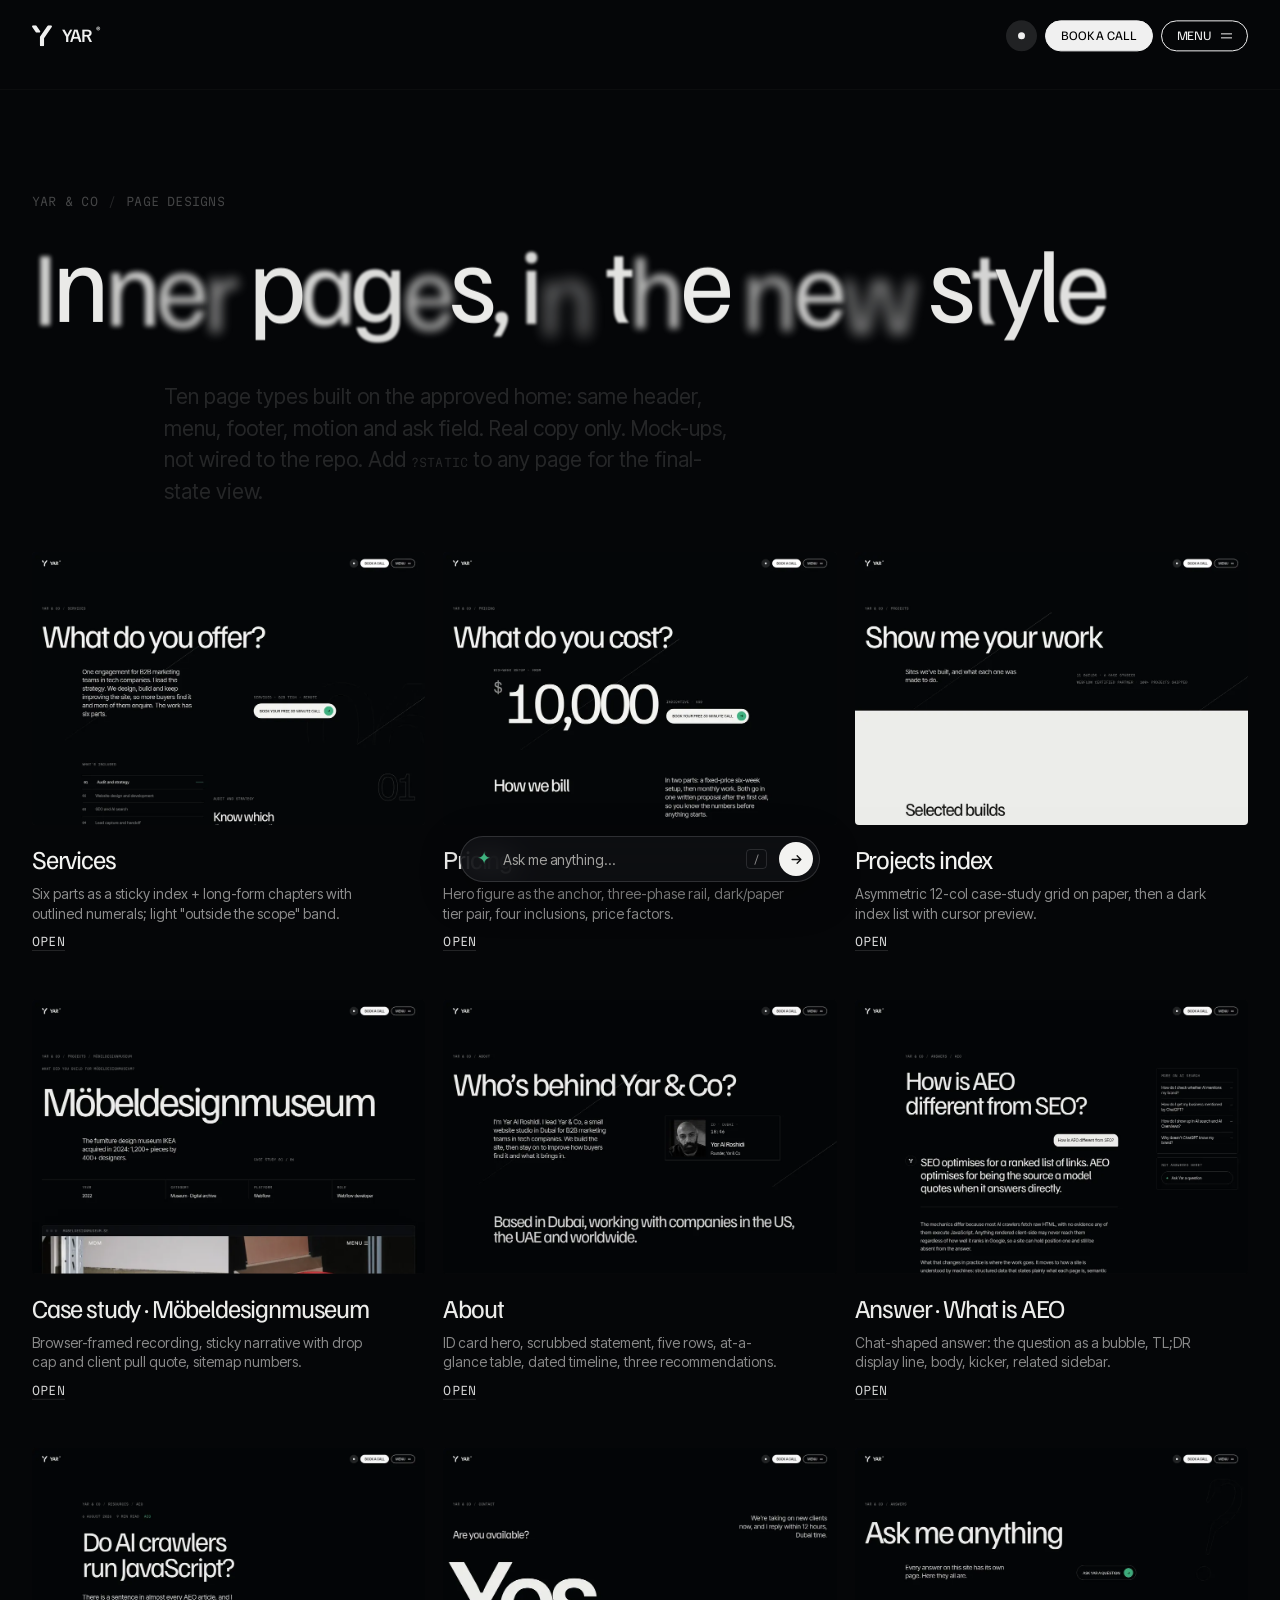
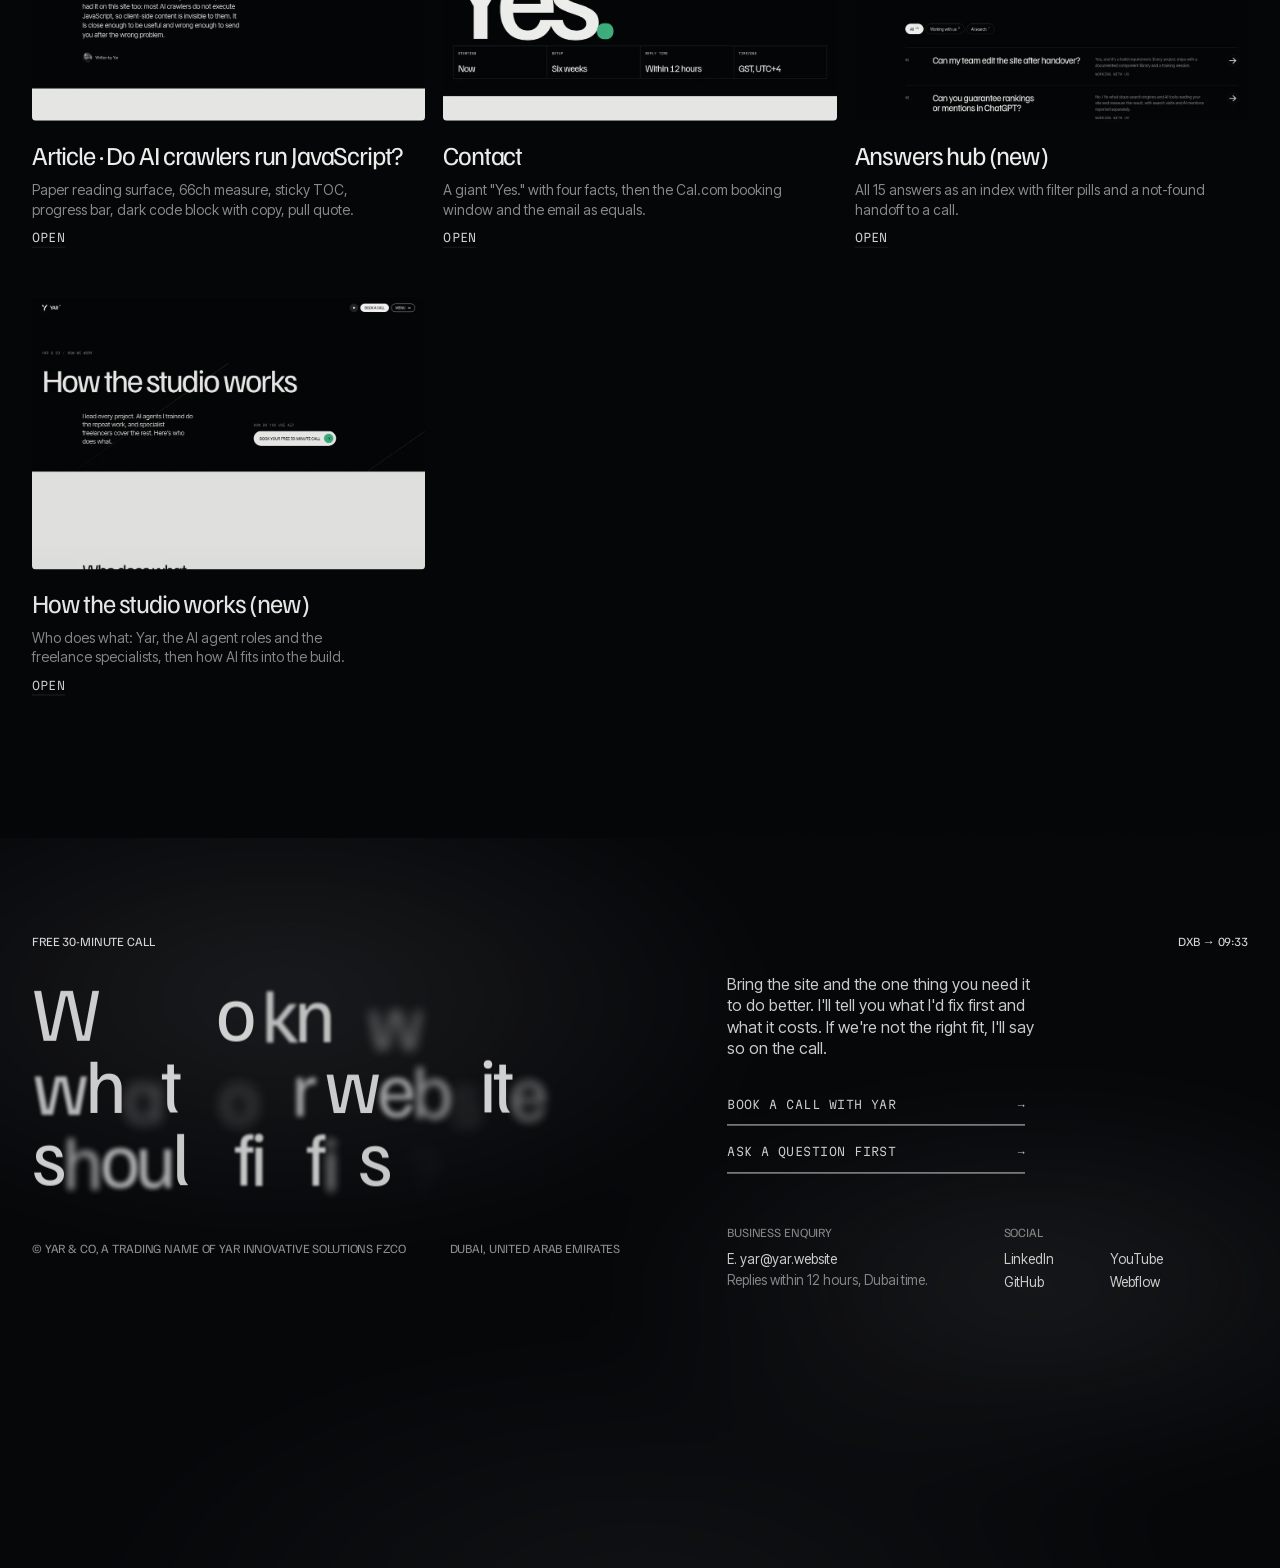
==== commit f4ebb58d: "Copy deck v1: Yar & Co copy, new How the studio works page, schema (noindex preview)" ====
--- a/index.html
+++ b/index.html
@@ -5,10 +5,11 @@
 <meta name="robots" content="noindex, nofollow">
 <meta name="viewport" content="width=device-width, initial-scale=1, viewport-fit=cover">
 <meta name="theme-color" content="#050608"><meta name="color-scheme" content="dark">
-<title>Page designs · Yar (design mock-up)</title>
+<title>Page designs | Yar &amp; Co</title>
 <meta name="description" content="Design mock-ups">
 <link rel="icon" href="assets/brand/mark-y.svg" type="image/svg+xml">
 <link rel="apple-touch-icon" href="assets/brand/apple-touch-icon.png">
+
 <script>document.documentElement.classList.add('js');if(/static/.test(location.search)||matchMedia('(prefers-reduced-motion: reduce)').matches)document.documentElement.classList.add('static')</script>
 <link rel="preload" as="font" type="font/woff2" href="assets/fonts/familjen-grotesk.woff2" crossorigin>
 <link rel="preload" as="font" type="font/woff2" href="assets/fonts/inter-tight-latin.woff2" crossorigin>
@@ -16,9 +17,9 @@
 </head>
 <body data-nav="home">
 <a class="sr" href="#main">Skip to content</a>
-<div class="cur" id="cur" aria-hidden="true"><div class="bars"><i></i><i></i><i></i><i></i><i></i><i></i><i></i><i></i><i></i><i></i></div><span class="cy"><svg viewBox="0 0 160 169" aria-hidden="true"><path d="M158.983 4.29278C159.729 5.6484 160.064 7.07933 159.99 8.58556C159.915 10.0918 159.43 11.4474 158.535 12.6524L96.5582 103.027V161.092C96.5582 163.201 95.7751 165.046 94.2089 166.628C92.6427 168.209 90.8155 169 88.7272 169H71.4988C69.2614 169 67.3596 168.209 65.7934 166.628C64.2271 165.046 63.444 163.201 63.444 161.092V94.8931C63.444 93.3868 63.9661 91.8806 65.0102 90.3743L124.75 3.38904C125.496 2.33467 126.428 1.50624 127.547 0.903743C128.666 0.301247 129.896 0 131.239 0H152.047C153.539 0 154.918 0.376559 156.186 1.12968C157.454 1.8828 158.386 2.93717 158.983 4.29278ZM64.7865 53.9987C64.1898 55.3543 63.2576 56.4087 61.9897 57.1618C60.7218 57.9149 59.342 58.2914 57.8504 58.2914H37.0422C34.3572 58.2914 32.1198 57.1618 30.3298 54.9024L1.24303 12.6524C0.49721 11.4474 0.0870118 10.0918 0.0124303 8.58556C-0.0621513 7.07933 0.198884 5.6484 0.795536 4.29278C1.39219 2.93717 2.32446 1.8828 3.59234 1.12968C4.86023 0.376559 6.23999 0 7.73162 0H28.7636C31.2994 0 33.4622 1.12968 35.2522 3.38904L64.339 45.639C65.0848 46.844 65.495 48.1996 65.5696 49.7059C65.6442 51.2121 65.3832 52.6431 64.7865 53.9987Z" fill="currentColor"/></svg></span><span class="cl">Yar · Dubai</span><span class="cl cr">Page designs</span></div>
+<div class="cur" id="cur" aria-hidden="true"><div class="bars"><i></i><i></i><i></i><i></i><i></i><i></i><i></i><i></i><i></i><i></i></div><span class="cy"><svg viewBox="0 0 160 169" aria-hidden="true"><path d="M158.983 4.29278C159.729 5.6484 160.064 7.07933 159.99 8.58556C159.915 10.0918 159.43 11.4474 158.535 12.6524L96.5582 103.027V161.092C96.5582 163.201 95.7751 165.046 94.2089 166.628C92.6427 168.209 90.8155 169 88.7272 169H71.4988C69.2614 169 67.3596 168.209 65.7934 166.628C64.2271 165.046 63.444 163.201 63.444 161.092V94.8931C63.444 93.3868 63.9661 91.8806 65.0102 90.3743L124.75 3.38904C125.496 2.33467 126.428 1.50624 127.547 0.903743C128.666 0.301247 129.896 0 131.239 0H152.047C153.539 0 154.918 0.376559 156.186 1.12968C157.454 1.8828 158.386 2.93717 158.983 4.29278ZM64.7865 53.9987C64.1898 55.3543 63.2576 56.4087 61.9897 57.1618C60.7218 57.9149 59.342 58.2914 57.8504 58.2914H37.0422C34.3572 58.2914 32.1198 57.1618 30.3298 54.9024L1.24303 12.6524C0.49721 11.4474 0.0870118 10.0918 0.0124303 8.58556C-0.0621513 7.07933 0.198884 5.6484 0.795536 4.29278C1.39219 2.93717 2.32446 1.8828 3.59234 1.12968C4.86023 0.376559 6.23999 0 7.73162 0H28.7636C31.2994 0 33.4622 1.12968 35.2522 3.38904L64.339 45.639C65.0848 46.844 65.495 48.1996 65.5696 49.7059C65.6442 51.2121 65.3832 52.6431 64.7865 53.9987Z" fill="currentColor"/></svg></span><span class="cl">Yar &amp; Co · Dubai</span><span class="cl cr">Page designs</span></div>
 <header class="hdr">
-  <a class="logo" href="index.html" aria-label="Yar, home"><svg viewBox="0 0 160 169" aria-hidden="true"><path d="M158.983 4.29278C159.729 5.6484 160.064 7.07933 159.99 8.58556C159.915 10.0918 159.43 11.4474 158.535 12.6524L96.5582 103.027V161.092C96.5582 163.201 95.7751 165.046 94.2089 166.628C92.6427 168.209 90.8155 169 88.7272 169H71.4988C69.2614 169 67.3596 168.209 65.7934 166.628C64.2271 165.046 63.444 163.201 63.444 161.092V94.8931C63.444 93.3868 63.9661 91.8806 65.0102 90.3743L124.75 3.38904C125.496 2.33467 126.428 1.50624 127.547 0.903743C128.666 0.301247 129.896 0 131.239 0H152.047C153.539 0 154.918 0.376559 156.186 1.12968C157.454 1.8828 158.386 2.93717 158.983 4.29278ZM64.7865 53.9987C64.1898 55.3543 63.2576 56.4087 61.9897 57.1618C60.7218 57.9149 59.342 58.2914 57.8504 58.2914H37.0422C34.3572 58.2914 32.1198 57.1618 30.3298 54.9024L1.24303 12.6524C0.49721 11.4474 0.0870118 10.0918 0.0124303 8.58556C-0.0621513 7.07933 0.198884 5.6484 0.795536 4.29278C1.39219 2.93717 2.32446 1.8828 3.59234 1.12968C4.86023 0.376559 6.23999 0 7.73162 0H28.7636C31.2994 0 33.4622 1.12968 35.2522 3.38904L64.339 45.639C65.0848 46.844 65.495 48.1996 65.5696 49.7059C65.6442 51.2121 65.3832 52.6431 64.7865 53.9987Z" fill="currentColor"/></svg>YAR<sup>®</sup></a>
+  <a class="logo" href="index.html" aria-label="Yar &amp; Co, home"><svg viewBox="0 0 160 169" aria-hidden="true"><path d="M158.983 4.29278C159.729 5.6484 160.064 7.07933 159.99 8.58556C159.915 10.0918 159.43 11.4474 158.535 12.6524L96.5582 103.027V161.092C96.5582 163.201 95.7751 165.046 94.2089 166.628C92.6427 168.209 90.8155 169 88.7272 169H71.4988C69.2614 169 67.3596 168.209 65.7934 166.628C64.2271 165.046 63.444 163.201 63.444 161.092V94.8931C63.444 93.3868 63.9661 91.8806 65.0102 90.3743L124.75 3.38904C125.496 2.33467 126.428 1.50624 127.547 0.903743C128.666 0.301247 129.896 0 131.239 0H152.047C153.539 0 154.918 0.376559 156.186 1.12968C157.454 1.8828 158.386 2.93717 158.983 4.29278ZM64.7865 53.9987C64.1898 55.3543 63.2576 56.4087 61.9897 57.1618C60.7218 57.9149 59.342 58.2914 57.8504 58.2914H37.0422C34.3572 58.2914 32.1198 57.1618 30.3298 54.9024L1.24303 12.6524C0.49721 11.4474 0.0870118 10.0918 0.0124303 8.58556C-0.0621513 7.07933 0.198884 5.6484 0.795536 4.29278C1.39219 2.93717 2.32446 1.8828 3.59234 1.12968C4.86023 0.376559 6.23999 0 7.73162 0H28.7636C31.2994 0 33.4622 1.12968 35.2522 3.38904L64.339 45.639C65.0848 46.844 65.495 48.1996 65.5696 49.7059C65.6442 51.2121 65.3832 52.6431 64.7865 53.9987Z" fill="currentColor"/></svg>YAR<sup>®</sup></a>
   <div class="hdr-r">
     <span class="dotchip" title="Taking new projects" aria-hidden="true"><i></i></span>
     <a class="pill fill" href="https://cal.com/yaroshidi/discovery">Book a call</a>
@@ -33,6 +34,7 @@
       <a data-k="home" href="https://yaroshidi.github.io/yar-trionn-preview/">Home</a>
       <a data-k="services" href="services.html">Services</a>
       <a data-k="projects" href="projects.html">Projects</a>
+      <a data-k="ai" href="ai.html">How we work</a>
       <a data-k="aeo" href="https://yar.website/aeo">AEO</a>
       <a data-k="about" href="about.html">About</a>
     </nav>
@@ -44,9 +46,9 @@
   </div>
 </aside>
 <main id="main">
-<section class="ix"><nav class="crumb mono intro-rv" aria-label="Breadcrumb"><a href="index.html">Yar</a><i>/</i><span>Page designs</span></nav><h1 class="display" style="font-size:var(--t-hero);color:var(--hi);margin-top:32px">Inner pages, in the new style</h1>
-<p class="lead intro-rv" style="margin:32px 0 0 var(--colg);font-size:var(--t-lead);max-width:44ch">Nine page types built on the approved home: same header, menu, footer, motion and ask field. Real copy only. Mock-ups, not wired to the repo. Add <span class="mono">?static</span> to any page for the final-state view.</p>
-<div class="cards"><article class="c rv"><a href="services.html"><div class="mask"><img src="assets/thumbs/services.webp" alt="Services at 1440" loading="lazy"></div><h3>Services</h3></a><p>Six parts as a sticky index + long-form chapters with outlined numerals; light "outside the scope" band.</p><div class="m mono"><a href="services.html">Open</a></div></article><article class="c rv"><a href="pricing.html"><div class="mask"><img src="assets/thumbs/pricing.webp" alt="Pricing at 1440" loading="lazy"></div><h3>Pricing</h3></a><p>Hero figure as the anchor, three-phase rail, dark/paper tier pair, four inclusions, price factors.</p><div class="m mono"><a href="pricing.html">Open</a></div></article><article class="c rv"><a href="projects.html"><div class="mask"><img src="assets/thumbs/projects.webp" alt="Projects index at 1440" loading="lazy"></div><h3>Projects index</h3></a><p>Asymmetric 12-col case-study grid on paper, then a dark index list with cursor preview.</p><div class="m mono"><a href="projects.html">Open</a></div></article><article class="c rv"><a href="case-study-mobeldesignmuseum.html"><div class="mask"><img src="assets/thumbs/case-study-mobeldesignmuseum.webp" alt="Case study · Möbeldesignmuseum at 1440" loading="lazy"></div><h3>Case study · Möbeldesignmuseum</h3></a><p>Browser-framed recording, sticky narrative with drop cap and client pull quote, sitemap numbers.</p><div class="m mono"><a href="case-study-mobeldesignmuseum.html">Open</a></div></article><article class="c rv"><a href="about.html"><div class="mask"><img src="assets/thumbs/about.webp" alt="About at 1440" loading="lazy"></div><h3>About</h3></a><p>ID card hero, scrubbed statement, five rows, at-a-glance table, dated timeline, three recommendations.</p><div class="m mono"><a href="about.html">Open</a></div></article><article class="c rv"><a href="answer-what-is-aeo.html"><div class="mask"><img src="assets/thumbs/answer-what-is-aeo.webp" alt="Answer · What is AEO at 1440" loading="lazy"></div><h3>Answer · What is AEO</h3></a><p>Chat-shaped answer: the question as a bubble, TL;DR display line, body, kicker, related sidebar.</p><div class="m mono"><a href="answer-what-is-aeo.html">Open</a></div></article><article class="c rv"><a href="article-do-ai-crawlers-run-javascript.html"><div class="mask"><img src="assets/thumbs/article-do-ai-crawlers-run-javascript.webp" alt="Article · Do AI crawlers run JavaScript? at 1440" loading="lazy"></div><h3>Article · Do AI crawlers run JavaScript?</h3></a><p>Paper reading surface, 66ch measure, sticky TOC, progress bar, dark code block with copy, pull quote.</p><div class="m mono"><a href="article-do-ai-crawlers-run-javascript.html">Open</a></div></article><article class="c rv"><a href="contact.html"><div class="mask"><img src="assets/thumbs/contact.webp" alt="Contact at 1440" loading="lazy"></div><h3>Contact</h3></a><p>A giant "Yes." with four facts, then the Cal.com booking window and the email as equals.</p><div class="m mono"><a href="contact.html">Open</a></div></article><article class="c rv"><a href="answers.html"><div class="mask"><img src="assets/thumbs/answers.webp" alt="Answers hub (new) at 1440" loading="lazy"></div><h3>Answers hub (new)</h3></a><p>All 15 answers as an index with filter pills and a not-found handoff to a call.</p><div class="m mono"><a href="answers.html">Open</a></div></article></div></section>
+<section class="ix"><nav class="crumb mono intro-rv" aria-label="Breadcrumb"><a href="index.html">Yar &amp; Co</a><i>/</i><span>Page designs</span></nav><h1 class="display" style="font-size:var(--t-hero);color:var(--hi);margin-top:32px">Inner pages, in the new style</h1>
+<p class="lead intro-rv" style="margin:32px 0 0 var(--colg);font-size:var(--t-lead);max-width:44ch">Ten page types built on the approved home: same header, menu, footer, motion and ask field. Real copy only. Mock-ups, not wired to the repo. Add <span class="mono">?static</span> to any page for the final-state view.</p>
+<div class="cards"><article class="c rv"><a href="services.html"><div class="mask"><img src="assets/thumbs/services.webp" alt="Services at 1440" loading="lazy"></div><h3>Services</h3></a><p>Six parts as a sticky index + long-form chapters with outlined numerals; light "outside the scope" band.</p><div class="m mono"><a href="services.html">Open</a></div></article><article class="c rv"><a href="pricing.html"><div class="mask"><img src="assets/thumbs/pricing.webp" alt="Pricing at 1440" loading="lazy"></div><h3>Pricing</h3></a><p>Hero figure as the anchor, three-phase rail, dark/paper tier pair, four inclusions, price factors.</p><div class="m mono"><a href="pricing.html">Open</a></div></article><article class="c rv"><a href="projects.html"><div class="mask"><img src="assets/thumbs/projects.webp" alt="Projects index at 1440" loading="lazy"></div><h3>Projects index</h3></a><p>Asymmetric 12-col case-study grid on paper, then a dark index list with cursor preview.</p><div class="m mono"><a href="projects.html">Open</a></div></article><article class="c rv"><a href="case-study-mobeldesignmuseum.html"><div class="mask"><img src="assets/thumbs/case-study-mobeldesignmuseum.webp" alt="Case study · Möbeldesignmuseum at 1440" loading="lazy"></div><h3>Case study · Möbeldesignmuseum</h3></a><p>Browser-framed recording, sticky narrative with drop cap and client pull quote, sitemap numbers.</p><div class="m mono"><a href="case-study-mobeldesignmuseum.html">Open</a></div></article><article class="c rv"><a href="about.html"><div class="mask"><img src="assets/thumbs/about.webp" alt="About at 1440" loading="lazy"></div><h3>About</h3></a><p>ID card hero, scrubbed statement, five rows, at-a-glance table, dated timeline, three recommendations.</p><div class="m mono"><a href="about.html">Open</a></div></article><article class="c rv"><a href="answer-what-is-aeo.html"><div class="mask"><img src="assets/thumbs/answer-what-is-aeo.webp" alt="Answer · What is AEO at 1440" loading="lazy"></div><h3>Answer · What is AEO</h3></a><p>Chat-shaped answer: the question as a bubble, TL;DR display line, body, kicker, related sidebar.</p><div class="m mono"><a href="answer-what-is-aeo.html">Open</a></div></article><article class="c rv"><a href="article-do-ai-crawlers-run-javascript.html"><div class="mask"><img src="assets/thumbs/article-do-ai-crawlers-run-javascript.webp" alt="Article · Do AI crawlers run JavaScript? at 1440" loading="lazy"></div><h3>Article · Do AI crawlers run JavaScript?</h3></a><p>Paper reading surface, 66ch measure, sticky TOC, progress bar, dark code block with copy, pull quote.</p><div class="m mono"><a href="article-do-ai-crawlers-run-javascript.html">Open</a></div></article><article class="c rv"><a href="contact.html"><div class="mask"><img src="assets/thumbs/contact.webp" alt="Contact at 1440" loading="lazy"></div><h3>Contact</h3></a><p>A giant "Yes." with four facts, then the Cal.com booking window and the email as equals.</p><div class="m mono"><a href="contact.html">Open</a></div></article><article class="c rv"><a href="answers.html"><div class="mask"><img src="assets/thumbs/answers.webp" alt="Answers hub (new) at 1440" loading="lazy"></div><h3>Answers hub (new)</h3></a><p>All 15 answers as an index with filter pills and a not-found handoff to a call.</p><div class="m mono"><a href="answers.html">Open</a></div></article><article class="c rv"><a href="ai.html"><div class="mask"><img src="assets/thumbs/ai.webp" alt="How the studio works (new) at 1440" loading="lazy"></div><h3>How the studio works (new)</h3></a><p>Who does what: Yar, the AI agent roles and the freelance specialists, then how AI fits into the build.</p><div class="m mono"><a href="ai.html">Open</a></div></article></div></section>
 </main>
 <footer class="foot" id="contact">
   <div class="smoke" aria-hidden="true"></div><div class="grain" aria-hidden="true"></div>
@@ -54,9 +56,10 @@
   <div class="grid">
     <div>
       <h2 class="display split">Want to know what your website should fix first?</h2>
-      <div class="left-meta cap"><span>© 2026 YAR Innovative Solutions FZCO</span><span>Dubai, United Arab Emirates</span></div>
+      <div class="left-meta cap"><span>© Yar &amp; Co, a trading name of YAR Innovative Solutions FZCO</span><span>Dubai, United Arab Emirates</span></div>
     </div>
     <div class="right rv">
+      <p class="lede">Bring the site and the one thing you need it to do better. I'll tell you what I'd fix first and what it costs. If we're not the right fit, I'll say so on the call.</p>
       <a class="mlink" href="https://cal.com/yaroshidi/discovery"><span class="t">Book a call with Yar</span><span class="ar">→</span></a>
       <a class="mlink" href="answers.html" data-ask-open><span class="t">Ask a question first</span><span class="ar">→</span></a>
       <div class="meta">
--- a/assets/site.css
+++ b/assets/site.css
@@ -823,3 +823,25 @@
 .ct-hero .crumb{margin-bottom:28px}
 @media (max-width:900px){.cal .ch>.mono{display:none}.ct-hero .top{flex-direction:column;align-items:flex-start}.ct-hero .top p{text-align:left}}
 @media (max-width:900px){.cs-hero h1{font-size:9.4vw;white-space:normal}}
+
+/* ---- copy deck v1 additions ---- */
+.foot .right .lede{font-size:16px;line-height:1.35;max-width:32ch;color:var(--ink);margin-bottom:36px}
+.incl .grid.g5{grid-template-columns:repeat(5,minmax(0,1fr))}
+.who6{padding:var(--s-7) var(--pad) var(--s-8)}
+.who6 .grid{display:grid;margin-left:var(--colg);grid-template-columns:repeat(3,minmax(0,1fr));margin-top:var(--s-6);border-top:1px solid var(--line-d)}
+.who6 .grid>div{padding:28px 24px 36px;border-bottom:1px solid var(--line-d);border-left:1px solid var(--line-d)}
+.who6 .grid>div:nth-child(3n+1){border-left:0;padding-left:0}
+.who6 .grid .mono{display:flex;align-items:center;gap:12px;color:#6a6a67}
+.who6 .tg{padding:4px 9px;border:1px solid var(--line-d);border-radius:99px}
+.who6 .me .tg{background:var(--ink-dd);border-color:var(--ink-dd);color:#EDEDEB}
+.who6 h3{margin-top:40px;font-family:var(--f-display);font-weight:400;font-size:clamp(24px,2.1vw,30px);letter-spacing:-.04em;line-height:1.05;color:var(--ink-dd)}
+.who6 .d{margin-top:14px;font-size:15.5px;line-height:1.5;color:var(--ink-d);max-width:36ch}
+.ai-rows .sec-h{padding-top:var(--s-7);padding-bottom:var(--s-5)}
+@media (max-width:900px){
+  .foot .right .lede{margin-bottom:28px}
+  .incl .grid.g5{grid-template-columns:1fr 1fr}
+  .incl .grid.g5>div:last-child:nth-child(odd){grid-column:1/-1}
+  .who6 .grid{grid-template-columns:1fr;margin-left:0}
+  .who6 .grid>div,.who6 .grid>div:nth-child(3n+1){padding:22px 0 26px;border-left:0}
+  .who6 h3{margin-top:24px}
+}
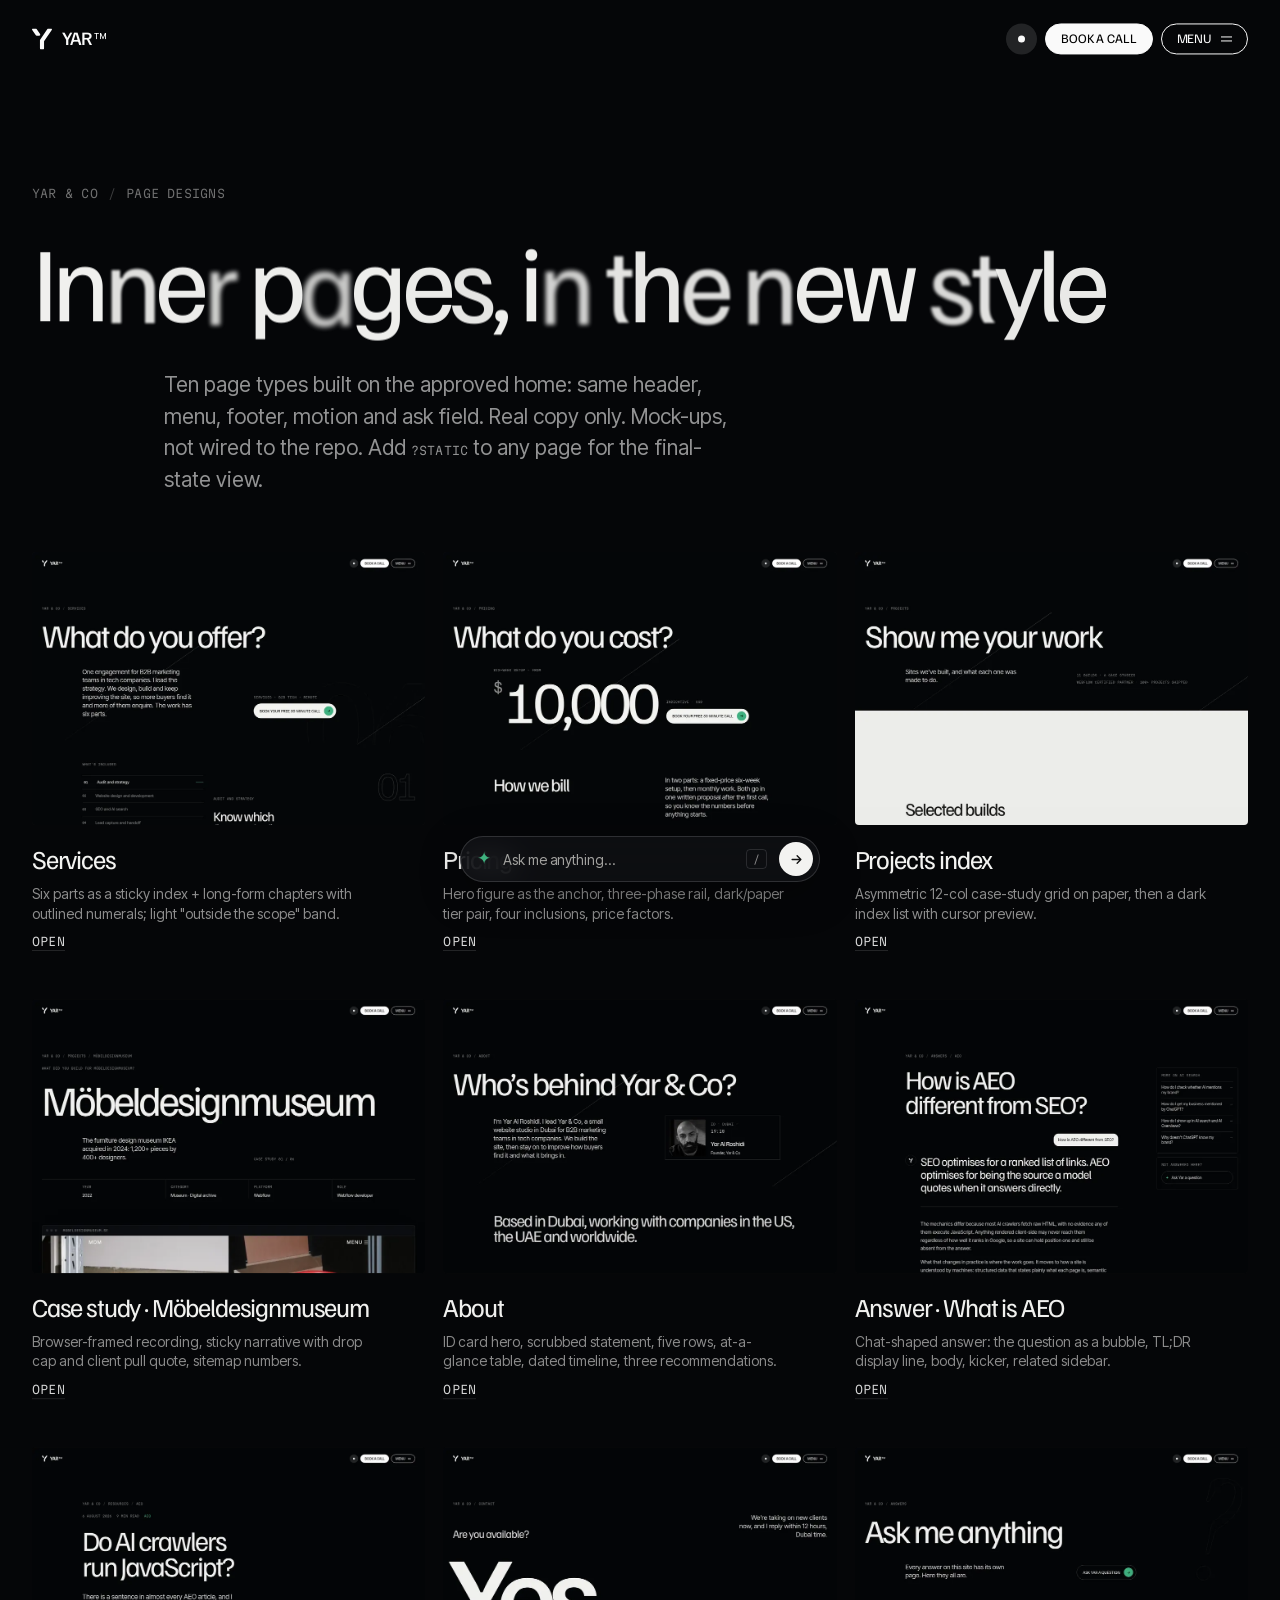
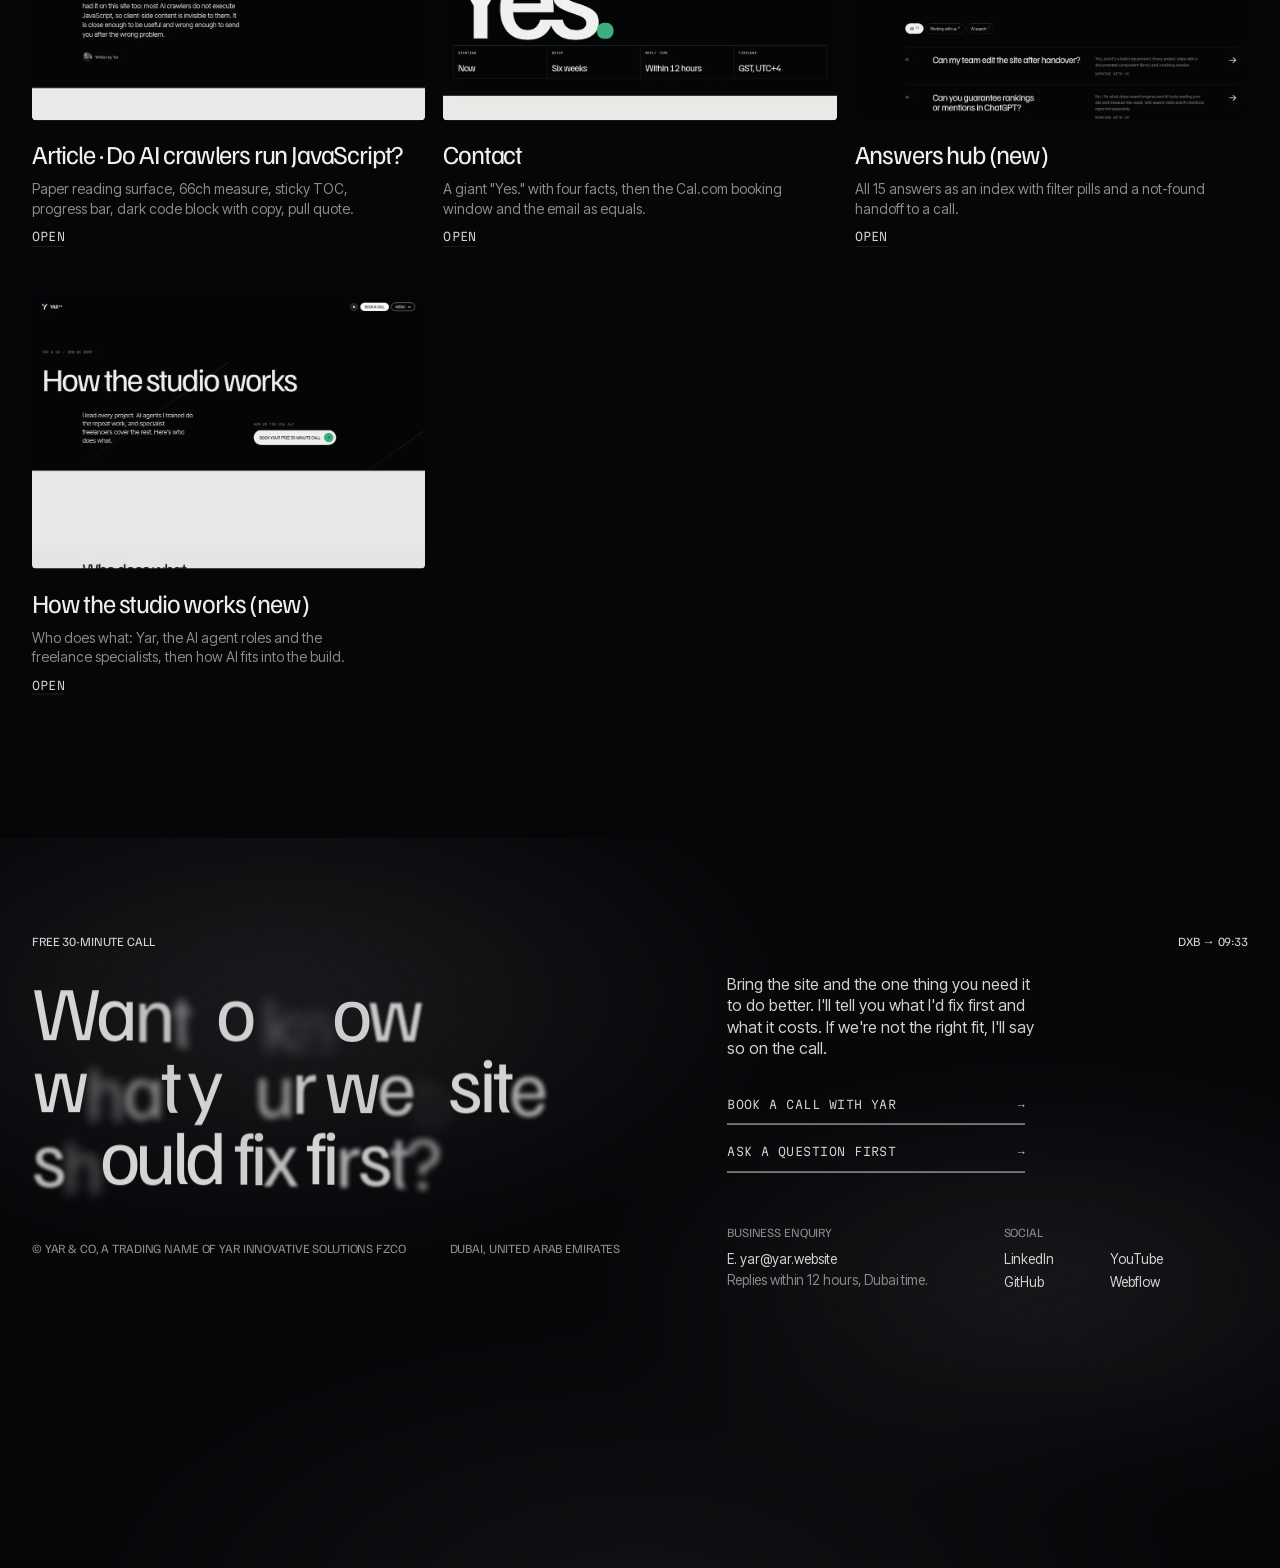
==== commit 73474c3e: "Wordmark: replace ® with a light ™ set to cap height" ====
--- a/index.html
+++ b/index.html
@@ -19,7 +19,7 @@
 <a class="sr" href="#main">Skip to content</a>
 <div class="cur" id="cur" aria-hidden="true"><div class="bars"><i></i><i></i><i></i><i></i><i></i><i></i><i></i><i></i><i></i><i></i></div><span class="cy"><svg viewBox="0 0 160 169" aria-hidden="true"><path d="M158.983 4.29278C159.729 5.6484 160.064 7.07933 159.99 8.58556C159.915 10.0918 159.43 11.4474 158.535 12.6524L96.5582 103.027V161.092C96.5582 163.201 95.7751 165.046 94.2089 166.628C92.6427 168.209 90.8155 169 88.7272 169H71.4988C69.2614 169 67.3596 168.209 65.7934 166.628C64.2271 165.046 63.444 163.201 63.444 161.092V94.8931C63.444 93.3868 63.9661 91.8806 65.0102 90.3743L124.75 3.38904C125.496 2.33467 126.428 1.50624 127.547 0.903743C128.666 0.301247 129.896 0 131.239 0H152.047C153.539 0 154.918 0.376559 156.186 1.12968C157.454 1.8828 158.386 2.93717 158.983 4.29278ZM64.7865 53.9987C64.1898 55.3543 63.2576 56.4087 61.9897 57.1618C60.7218 57.9149 59.342 58.2914 57.8504 58.2914H37.0422C34.3572 58.2914 32.1198 57.1618 30.3298 54.9024L1.24303 12.6524C0.49721 11.4474 0.0870118 10.0918 0.0124303 8.58556C-0.0621513 7.07933 0.198884 5.6484 0.795536 4.29278C1.39219 2.93717 2.32446 1.8828 3.59234 1.12968C4.86023 0.376559 6.23999 0 7.73162 0H28.7636C31.2994 0 33.4622 1.12968 35.2522 3.38904L64.339 45.639C65.0848 46.844 65.495 48.1996 65.5696 49.7059C65.6442 51.2121 65.3832 52.6431 64.7865 53.9987Z" fill="currentColor"/></svg></span><span class="cl">Yar &amp; Co · Dubai</span><span class="cl cr">Page designs</span></div>
 <header class="hdr">
-  <a class="logo" href="index.html" aria-label="Yar &amp; Co, home"><svg viewBox="0 0 160 169" aria-hidden="true"><path d="M158.983 4.29278C159.729 5.6484 160.064 7.07933 159.99 8.58556C159.915 10.0918 159.43 11.4474 158.535 12.6524L96.5582 103.027V161.092C96.5582 163.201 95.7751 165.046 94.2089 166.628C92.6427 168.209 90.8155 169 88.7272 169H71.4988C69.2614 169 67.3596 168.209 65.7934 166.628C64.2271 165.046 63.444 163.201 63.444 161.092V94.8931C63.444 93.3868 63.9661 91.8806 65.0102 90.3743L124.75 3.38904C125.496 2.33467 126.428 1.50624 127.547 0.903743C128.666 0.301247 129.896 0 131.239 0H152.047C153.539 0 154.918 0.376559 156.186 1.12968C157.454 1.8828 158.386 2.93717 158.983 4.29278ZM64.7865 53.9987C64.1898 55.3543 63.2576 56.4087 61.9897 57.1618C60.7218 57.9149 59.342 58.2914 57.8504 58.2914H37.0422C34.3572 58.2914 32.1198 57.1618 30.3298 54.9024L1.24303 12.6524C0.49721 11.4474 0.0870118 10.0918 0.0124303 8.58556C-0.0621513 7.07933 0.198884 5.6484 0.795536 4.29278C1.39219 2.93717 2.32446 1.8828 3.59234 1.12968C4.86023 0.376559 6.23999 0 7.73162 0H28.7636C31.2994 0 33.4622 1.12968 35.2522 3.38904L64.339 45.639C65.0848 46.844 65.495 48.1996 65.5696 49.7059C65.6442 51.2121 65.3832 52.6431 64.7865 53.9987Z" fill="currentColor"/></svg>YAR<sup>®</sup></a>
+  <a class="logo" href="index.html" aria-label="Yar &amp; Co, home"><svg viewBox="0 0 160 169" aria-hidden="true"><path d="M158.983 4.29278C159.729 5.6484 160.064 7.07933 159.99 8.58556C159.915 10.0918 159.43 11.4474 158.535 12.6524L96.5582 103.027V161.092C96.5582 163.201 95.7751 165.046 94.2089 166.628C92.6427 168.209 90.8155 169 88.7272 169H71.4988C69.2614 169 67.3596 168.209 65.7934 166.628C64.2271 165.046 63.444 163.201 63.444 161.092V94.8931C63.444 93.3868 63.9661 91.8806 65.0102 90.3743L124.75 3.38904C125.496 2.33467 126.428 1.50624 127.547 0.903743C128.666 0.301247 129.896 0 131.239 0H152.047C153.539 0 154.918 0.376559 156.186 1.12968C157.454 1.8828 158.386 2.93717 158.983 4.29278ZM64.7865 53.9987C64.1898 55.3543 63.2576 56.4087 61.9897 57.1618C60.7218 57.9149 59.342 58.2914 57.8504 58.2914H37.0422C34.3572 58.2914 32.1198 57.1618 30.3298 54.9024L1.24303 12.6524C0.49721 11.4474 0.0870118 10.0918 0.0124303 8.58556C-0.0621513 7.07933 0.198884 5.6484 0.795536 4.29278C1.39219 2.93717 2.32446 1.8828 3.59234 1.12968C4.86023 0.376559 6.23999 0 7.73162 0H28.7636C31.2994 0 33.4622 1.12968 35.2522 3.38904L64.339 45.639C65.0848 46.844 65.495 48.1996 65.5696 49.7059C65.6442 51.2121 65.3832 52.6431 64.7865 53.9987Z" fill="currentColor"/></svg><span class="wm">YAR<span class="tm" aria-hidden="true">™</span></span></a>
   <div class="hdr-r">
     <span class="dotchip" title="Taking new projects" aria-hidden="true"><i></i></span>
     <a class="pill fill" href="https://cal.com/yaroshidi/discovery">Book a call</a>
--- a/assets/site.css
+++ b/assets/site.css
@@ -48,7 +48,10 @@
 .hdr>*{pointer-events:auto}
 .logo{display:flex;align-items:center;gap:10px;font-family:var(--f-display);font-size:19px;letter-spacing:-.04em;font-weight:500}
 .logo svg{width:20px;height:21px}
-.logo sup{font-size:9px;letter-spacing:0;margin-left:-6px;transform:translateY(-6px)}
+.logo .wm{white-space:nowrap}
+/* trademark: Inter Tight light; its glyph is pre-raised (26% of its em, top at cap height), so it is sized by visible height:
+   0.32em of the wordmark (about half the cap height). top drops the glyph top onto the wordmark cap height; line-height:0 keeps the line box. */
+.logo .tm{position:relative;top:.196em;margin-left:.082em;font-family:var(--f-body);font-weight:300;font-size:1.2228em;line-height:0;letter-spacing:-.01em;vertical-align:baseline;color:inherit;font-synthesis:none;pointer-events:none}
 .hdr-r{display:flex;gap:8px;align-items:center}
 .pill{height:31px;display:inline-flex;align-items:center;gap:10px;padding:0 15px;border-radius:999px;font-family:var(--f-display);font-size:13px;letter-spacing:-.01em;text-transform:uppercase;border:1px solid currentColor;transition:background .45s var(--ease),color .45s var(--ease),border-color .45s var(--ease),transform .3s var(--ease)}
 @media (hover:hover){.pill:hover{background:rgba(255,255,255,.12)}}
